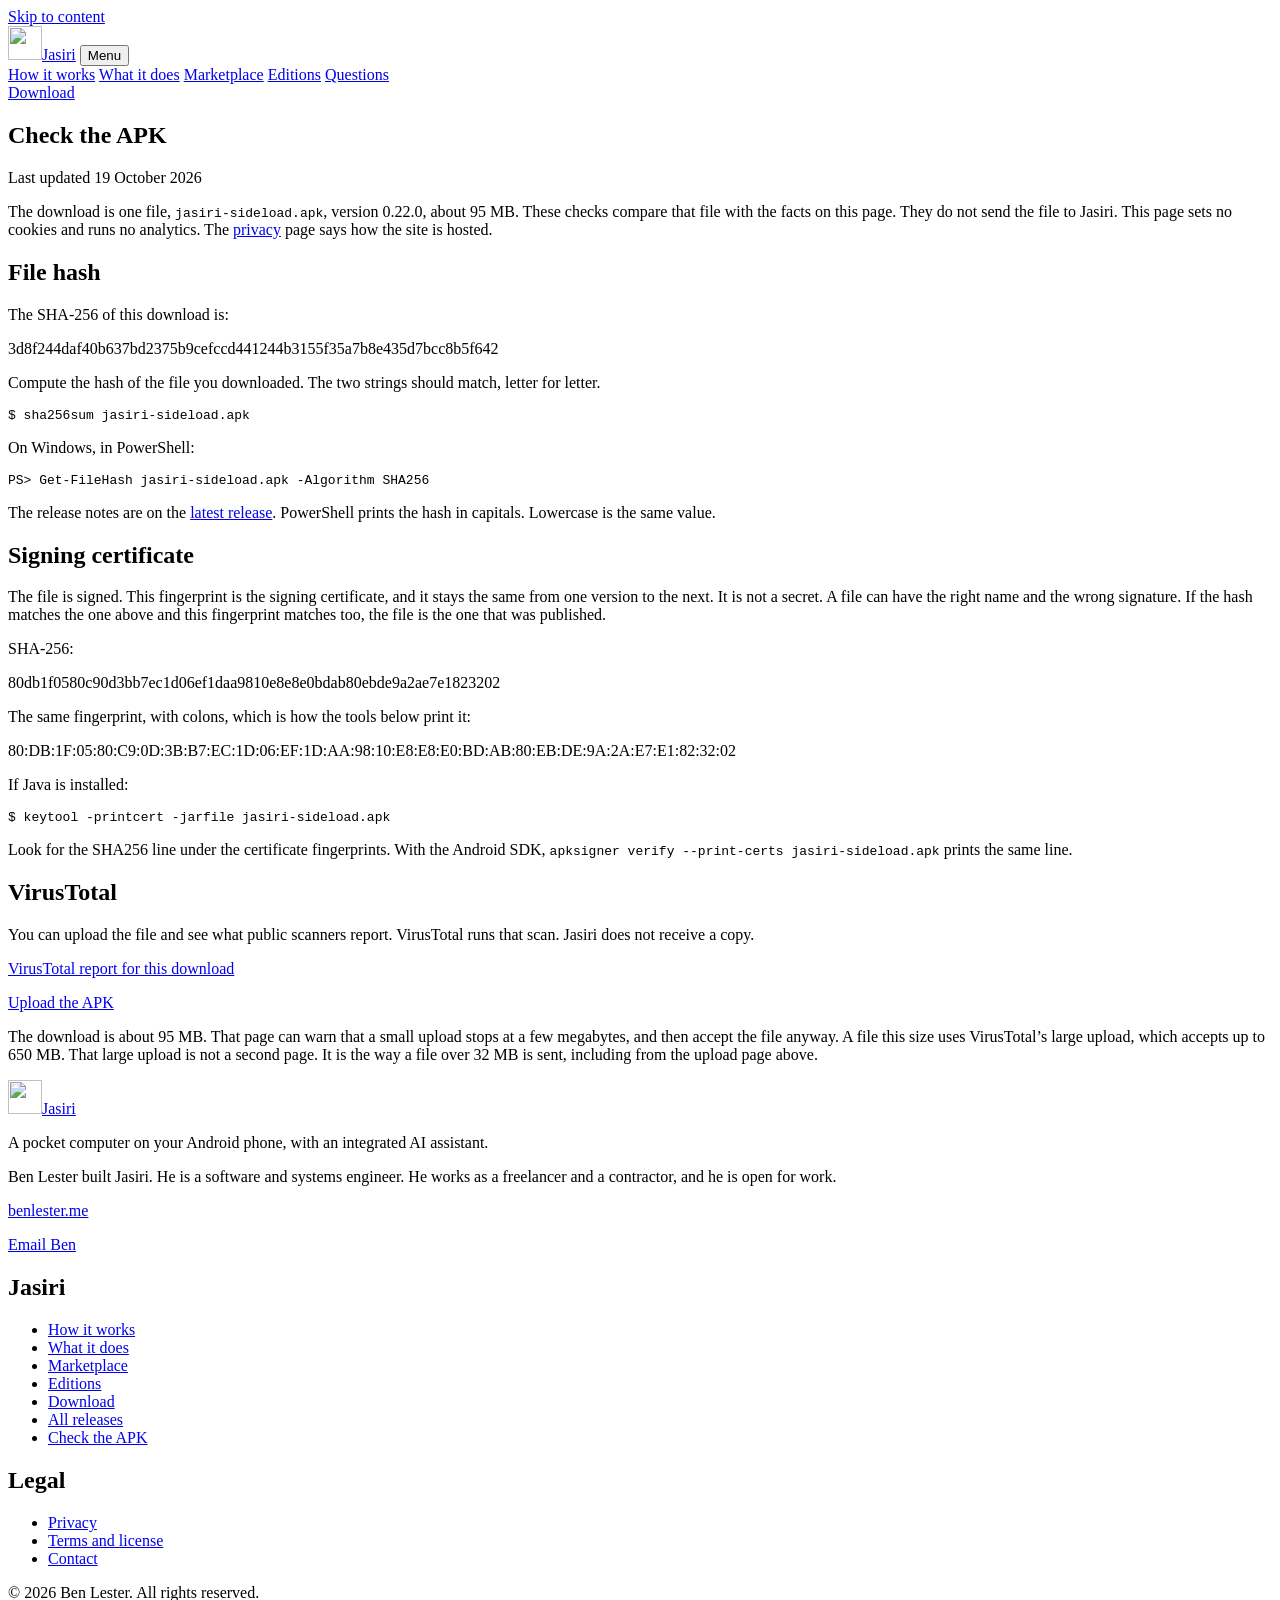
==== check/index.html @ 0190af03 "Publish v0.22.0: version, size and SHA-256, and offer it as the latest build" ====
<!DOCTYPE html>
<html lang="en">
<head>
<meta charset="utf-8">
<meta name="viewport" content="width=device-width, initial-scale=1">
<title>Check the APK | Jasiri for Android</title>
<meta name="description" content="How to check a Jasiri download: the file hash, the signing certificate, and VirusTotal.">
<meta name="theme-color" content="#f6f1e7">
<link rel="canonical" href="https://jasiri.benlester.me/check/">
<link rel="icon" href="/favicon.svg" type="image/svg+xml">
<link rel="apple-touch-icon" href="/apple-touch-icon.png">
<link rel="preload" href="/assets/fonts/bricolage.woff2" as="font" type="font/woff2" crossorigin>
<link rel="preload" href="/assets/fonts/instrument-sans.woff2" as="font" type="font/woff2" crossorigin>
<link rel="stylesheet" href="/assets/styles.css">
<meta property="og:type" content="website">
<meta property="og:site_name" content="Jasiri">
<meta property="og:title" content="Check the APK | Jasiri for Android">
<meta property="og:description" content="How to check a Jasiri download: the file hash, the signing certificate, and VirusTotal.">
<meta property="og:url" content="https://jasiri.benlester.me/check/">
<meta property="og:image" content="https://jasiri.benlester.me/assets/og.png">
<meta property="og:image:width" content="1200">
<meta property="og:image:height" content="630">
<meta property="og:image:alt" content="Jasiri. Put your phone to work.">
<meta name="twitter:card" content="summary_large_image">
<meta name="twitter:title" content="Check the APK | Jasiri for Android">
<meta name="twitter:description" content="How to check a Jasiri download: the file hash, the signing certificate, and VirusTotal.">
<meta name="twitter:image" content="https://jasiri.benlester.me/assets/og.png">
</head>
<body>
<a class="skip" href="#main">Skip to content</a>
<header class="top">
  <div class="wrap">
    <a class="brand" href="/"><img src="/assets/icon.svg" alt="" width="34" height="34">Jasiri</a>
    <button class="menu" type="button" aria-expanded="false" aria-controls="site-nav">Menu</button>
    <nav id="site-nav" aria-label="Main">
      <a href="/#how">How it works</a>
      <a href="/#today">What it does</a>
      <a href="/marketplace/">Marketplace</a>
      <a href="/#editions">Editions</a>
      <a href="/#faq">Questions</a>
    </nav>
    <a class="btn small" href="https://jasiri-dl.benlester.me/jasiri-sideload.apk">Download</a>
  </div>
</header>
<main id="main">
  <section class="page-hero"><div class="wrap"><h1>Check the APK</h1></div></section>
  <div class="wrap"><div class="prose">

<p class="meta">Last updated 19 October 2026</p>
<p>The download is one file, <code>jasiri-sideload.apk</code>, version <span data-release="version">0.22.0</span>, <span data-release="mib">about 95 MB</span>. These checks compare that file with the facts on this page. They do not send the file to Jasiri. This page sets no cookies and runs no analytics. The <a href="/privacy/">privacy</a> page says how the site is hosted.</p>

<h2>File hash</h2>
<p>The SHA-256 of this download is:</p>
<p class="fingerprint" data-release="sha256">3d8f244daf40b637bd2375b9cefccd441244b3155f35a7b8e435d7bcc8b5f642</p>
<p>Compute the hash of the file you downloaded. The two strings should match, letter for letter.</p>

<div class="term" aria-label="Hash the APK on Linux or macOS">
  <header><i></i><i></i><i></i></header>
<pre><span class="p">$</span> sha256sum jasiri-sideload.apk</pre>
</div>

<p>On Windows, in PowerShell:</p>

<div class="term" aria-label="Hash the APK on Windows">
  <header><i></i><i></i><i></i></header>
<pre><span class="p">PS&gt;</span> Get-FileHash jasiri-sideload.apk -Algorithm SHA256</pre>
</div>

<p>The release notes are on the <a href="https://github.com/lester-01/jasiri/releases/latest">latest release</a>. PowerShell prints the hash in capitals. Lowercase is the same value.</p>

<h2>Signing certificate</h2>
<p>The file is signed. This fingerprint is the signing certificate, and it stays the same from one version to the next. It is not a secret. A file can have the right name and the wrong signature. If the hash matches the one above and this fingerprint matches too, the file is the one that was published.</p>
<p>SHA-256:</p>
<p class="fingerprint">80db1f0580c90d3bb7ec1d06ef1daa9810e8e8e0bdab80ebde9a2ae7e1823202</p>
<p>The same fingerprint, with colons, which is how the tools below print it:</p>
<p class="fingerprint">80:DB:1F:05:80:C9:0D:3B:B7:EC:1D:06:EF:1D:AA:98:10:E8:E8:E0:BD:AB:80:EB:DE:9A:2A:E7:E1:82:32:02</p>
<p>If Java is installed:</p>

<div class="term" aria-label="Print the APK signing certificate">
  <header><i></i><i></i><i></i></header>
<pre><span class="p">$</span> keytool -printcert -jarfile jasiri-sideload.apk</pre>
</div>

<p>Look for the SHA256 line under the certificate fingerprints. With the Android SDK, <code>apksigner verify --print-certs jasiri-sideload.apk</code> prints the same line.</p>

<h2>VirusTotal</h2>
<p>You can upload the file and see what public scanners report. VirusTotal runs that scan. Jasiri does not receive a copy.</p>
<p><a data-release="virustotal" href="https://www.virustotal.com/gui/file/3d8f244daf40b637bd2375b9cefccd441244b3155f35a7b8e435d7bcc8b5f642" target="_blank" rel="noopener">VirusTotal report for this download</a></p>
<p><a href="https://www.virustotal.com/gui/home/upload" target="_blank" rel="noopener">Upload the APK</a></p>
<p>The download is <span data-release="mib">about 95 MB</span>. That page can warn that a small upload stops at a few megabytes, and then accept the file anyway. A file this size uses VirusTotal&rsquo;s large upload, which accepts up to 650 MB. That large upload is not a second page. It is the way a file over 32 MB is sent, including from the upload page above.</p>

  </div></div>
</main>
<footer>
  <div class="wrap">
    <div class="cols">
      <div class="promo">
        <a class="brand" href="/"><img src="/assets/icon.svg" alt="" width="34" height="34">Jasiri</a>
        <p>A pocket computer on your Android phone, with an integrated AI assistant.</p>
        <p>Ben Lester built Jasiri. He is a software and systems engineer. He works as a freelancer and a contractor, and he is open for work.</p>
        <p><a class="site" href="https://benlester.me">benlester.me</a></p>
        <p><a class="btn small" href="mailto:contact@benlester.me">Email Ben</a></p>
      </div>
      <div>
        <h2>Jasiri</h2>
        <ul>
          <li><a href="/#how">How it works</a></li>
          <li><a href="/#today">What it does</a></li>
          <li><a href="/marketplace/">Marketplace</a></li>
          <li><a href="/#editions">Editions</a></li>
          <li><a href="https://jasiri-dl.benlester.me/jasiri-sideload.apk">Download</a></li>
          <li><a href="https://github.com/lester-01/jasiri/releases">All releases</a></li>
          <li><a href="/check/">Check the APK</a></li>
        </ul>
      </div>
      <div>
        <h2>Legal</h2>
        <ul>
          <li><a href="/privacy/">Privacy</a></li>
          <li><a href="/terms/">Terms and license</a></li>
          <li><a href="mailto:contact@benlester.me">Contact</a></li>
        </ul>
      </div>
    </div>
    <div class="legal">
      <p>&copy; 2026 Ben Lester. All rights reserved.</p>
    </div>
  </div>
</footer>
<script src="/assets/site.js" defer></script>
</body>
</html>
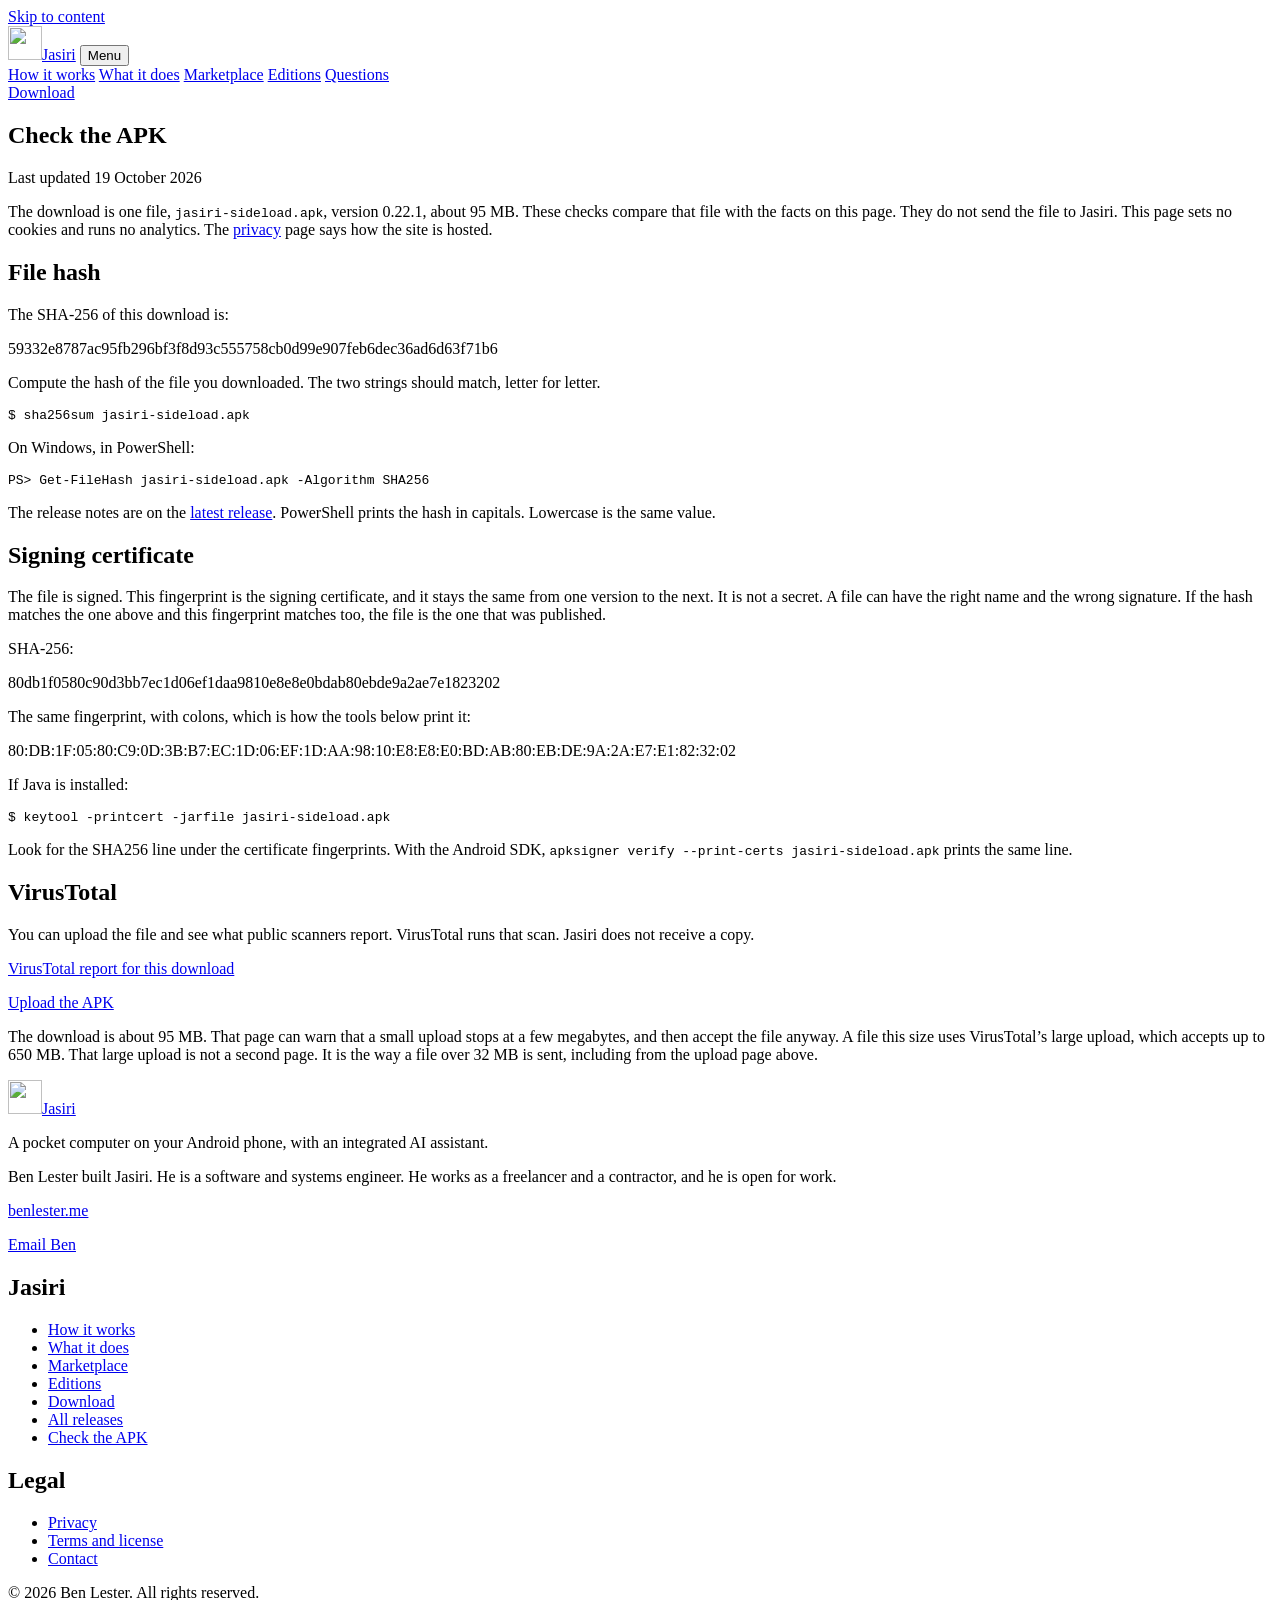
==== commit cfcbca7f: "Publish v0.22.1: version, size and SHA-256, and offer it as the latest build" ====
--- a/check/index.html
+++ b/check/index.html
@@ -47,11 +47,11 @@
   <div class="wrap"><div class="prose">
 
 <p class="meta">Last updated 19 October 2026</p>
-<p>The download is one file, <code>jasiri-sideload.apk</code>, version <span data-release="version">0.22.0</span>, <span data-release="mib">about 95 MB</span>. These checks compare that file with the facts on this page. They do not send the file to Jasiri. This page sets no cookies and runs no analytics. The <a href="/privacy/">privacy</a> page says how the site is hosted.</p>
+<p>The download is one file, <code>jasiri-sideload.apk</code>, version <span data-release="version">0.22.1</span>, <span data-release="mib">about 95 MB</span>. These checks compare that file with the facts on this page. They do not send the file to Jasiri. This page sets no cookies and runs no analytics. The <a href="/privacy/">privacy</a> page says how the site is hosted.</p>
 
 <h2>File hash</h2>
 <p>The SHA-256 of this download is:</p>
-<p class="fingerprint" data-release="sha256">3d8f244daf40b637bd2375b9cefccd441244b3155f35a7b8e435d7bcc8b5f642</p>
+<p class="fingerprint" data-release="sha256">59332e8787ac95fb296bf3f8d93c555758cb0d99e907feb6dec36ad6d63f71b6</p>
 <p>Compute the hash of the file you downloaded. The two strings should match, letter for letter.</p>
 
 <div class="term" aria-label="Hash the APK on Linux or macOS">
@@ -85,7 +85,7 @@
 
 <h2>VirusTotal</h2>
 <p>You can upload the file and see what public scanners report. VirusTotal runs that scan. Jasiri does not receive a copy.</p>
-<p><a data-release="virustotal" href="https://www.virustotal.com/gui/file/3d8f244daf40b637bd2375b9cefccd441244b3155f35a7b8e435d7bcc8b5f642" target="_blank" rel="noopener">VirusTotal report for this download</a></p>
+<p><a data-release="virustotal" href="https://www.virustotal.com/gui/file/59332e8787ac95fb296bf3f8d93c555758cb0d99e907feb6dec36ad6d63f71b6" target="_blank" rel="noopener">VirusTotal report for this download</a></p>
 <p><a href="https://www.virustotal.com/gui/home/upload" target="_blank" rel="noopener">Upload the APK</a></p>
 <p>The download is <span data-release="mib">about 95 MB</span>. That page can warn that a small upload stops at a few megabytes, and then accept the file anyway. A file this size uses VirusTotal&rsquo;s large upload, which accepts up to 650 MB. That large upload is not a second page. It is the way a file over 32 MB is sent, including from the upload page above.</p>
 
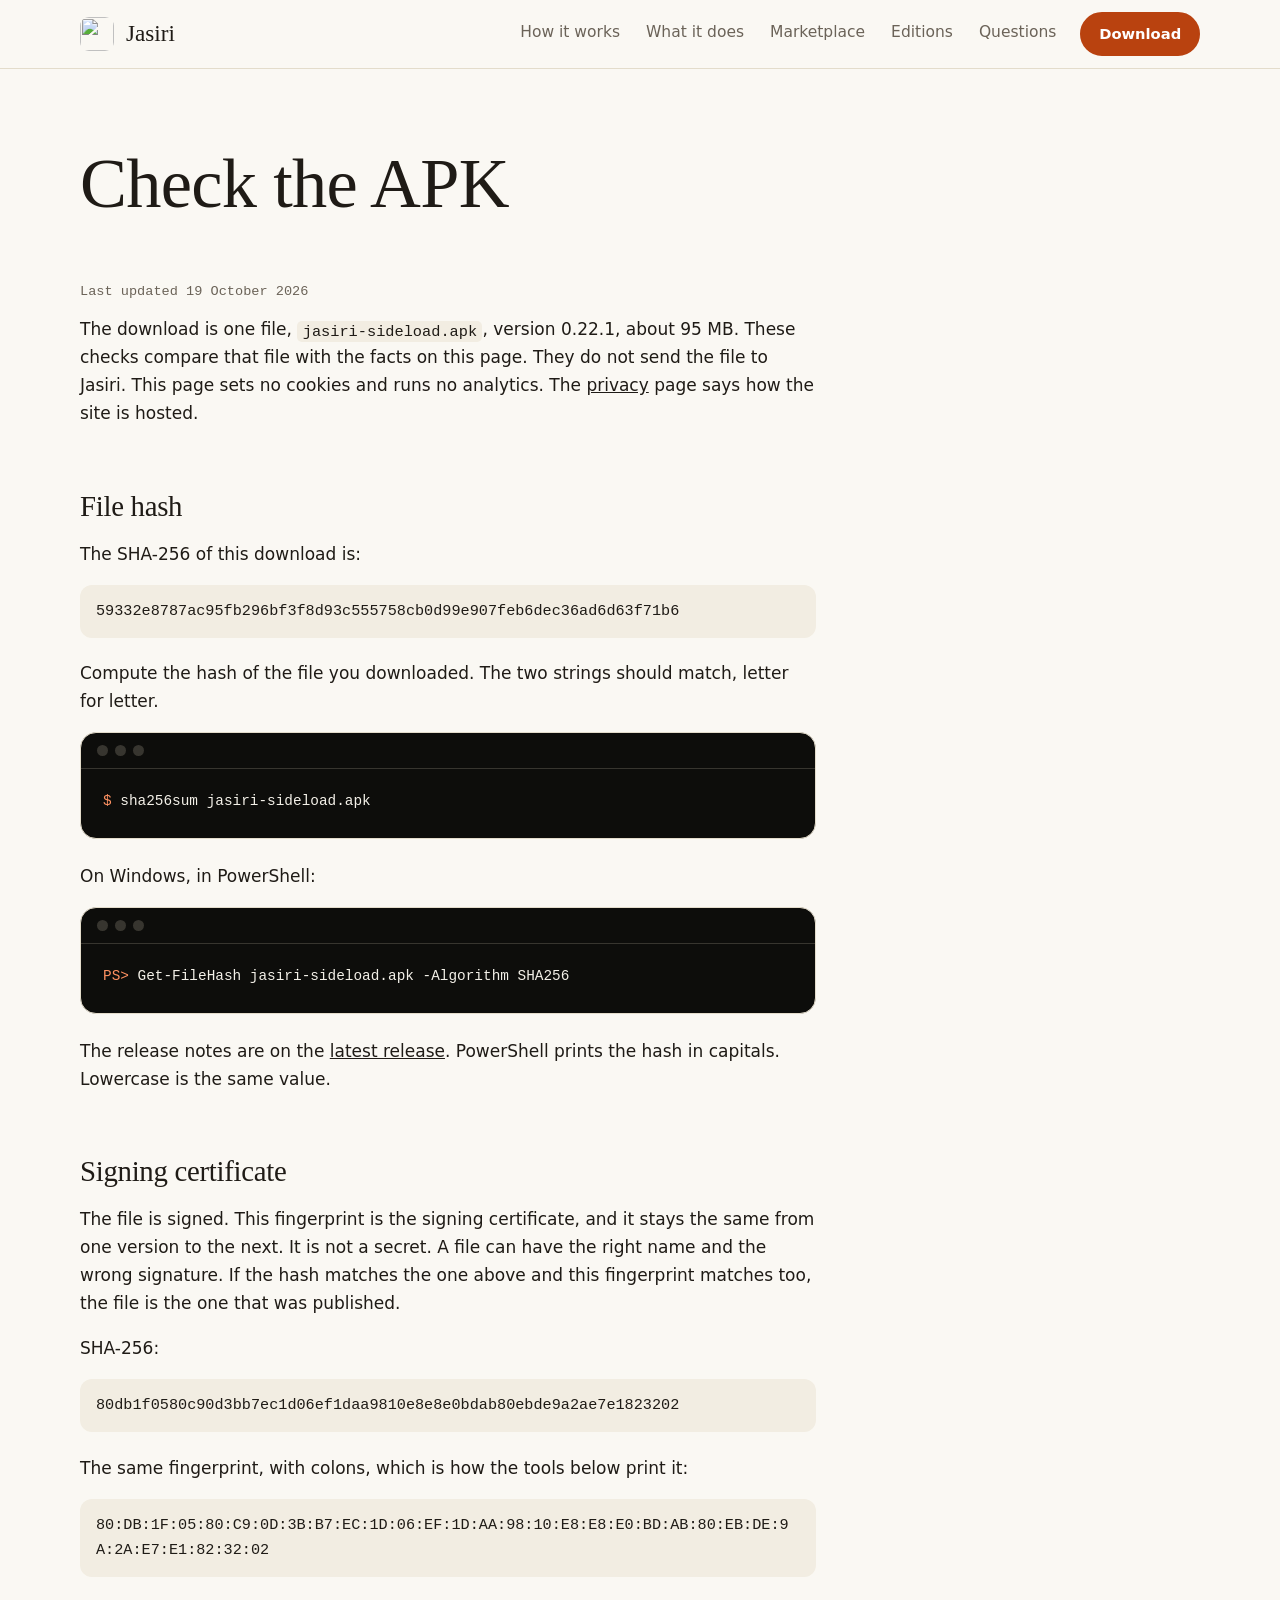
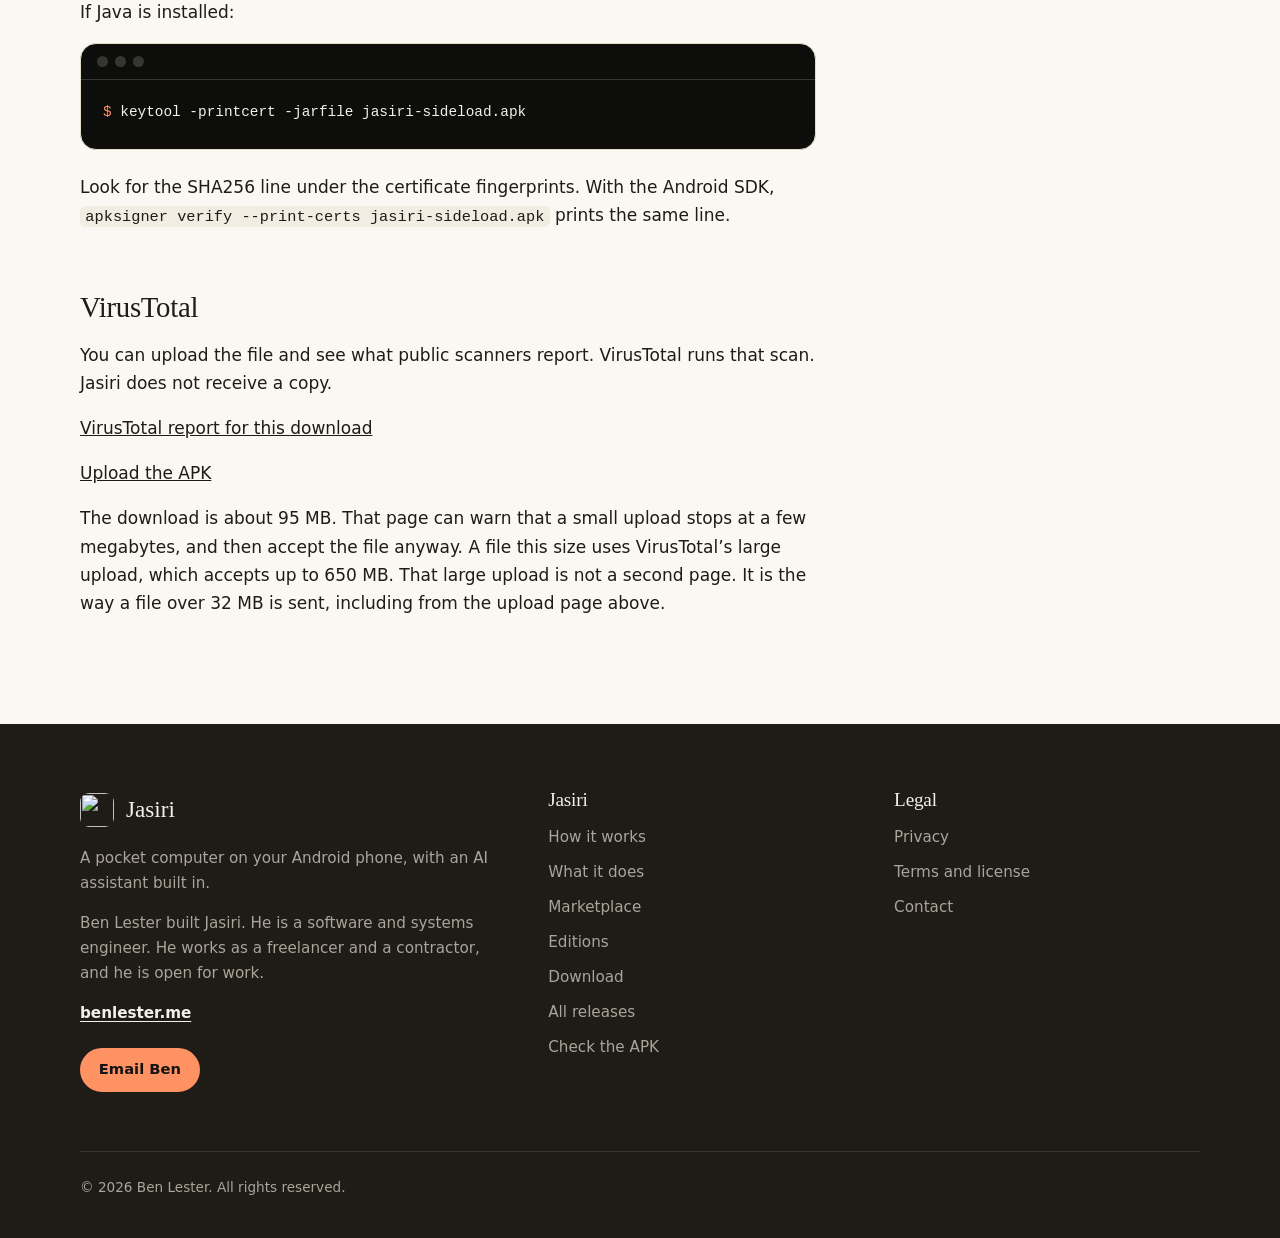
==== commit e60b7329: "Rebuild the home page, align the theme with the app and update the other pages" ====
--- a/check/index.html
+++ b/check/index.html
@@ -5,12 +5,13 @@
 <meta name="viewport" content="width=device-width, initial-scale=1">
 <title>Check the APK | Jasiri for Android</title>
 <meta name="description" content="How to check a Jasiri download: the file hash, the signing certificate, and VirusTotal.">
-<meta name="theme-color" content="#f6f1e7">
+<meta name="theme-color" content="#FAF8F3" media="(prefers-color-scheme: light)">
+<meta name="theme-color" content="#141412" media="(prefers-color-scheme: dark)">
 <link rel="canonical" href="https://jasiri.benlester.me/check/">
 <link rel="icon" href="/favicon.svg" type="image/svg+xml">
 <link rel="apple-touch-icon" href="/apple-touch-icon.png">
-<link rel="preload" href="/assets/fonts/bricolage.woff2" as="font" type="font/woff2" crossorigin>
-<link rel="preload" href="/assets/fonts/instrument-sans.woff2" as="font" type="font/woff2" crossorigin>
+<link rel="preload" href="/assets/fonts/newsreader-500.woff2" as="font" type="font/woff2" crossorigin>
+<link rel="preload" href="/assets/fonts/inter-400.woff2" as="font" type="font/woff2" crossorigin>
 <link rel="stylesheet" href="/assets/styles.css">
 <meta property="og:type" content="website">
 <meta property="og:site_name" content="Jasiri">
@@ -20,7 +21,7 @@
 <meta property="og:image" content="https://jasiri.benlester.me/assets/og.png">
 <meta property="og:image:width" content="1200">
 <meta property="og:image:height" content="630">
-<meta property="og:image:alt" content="Jasiri. Put your phone to work.">
+<meta property="og:image:alt" content="Jasiri. Put your phone to work. The Jasiri chat and its approval question on two phone screens.">
 <meta name="twitter:card" content="summary_large_image">
 <meta name="twitter:title" content="Check the APK | Jasiri for Android">
 <meta name="twitter:description" content="How to check a Jasiri download: the file hash, the signing certificate, and VirusTotal.">
@@ -96,7 +97,7 @@
     <div class="cols">
       <div class="promo">
         <a class="brand" href="/"><img src="/assets/icon.svg" alt="" width="34" height="34">Jasiri</a>
-        <p>A pocket computer on your Android phone, with an integrated AI assistant.</p>
+        <p>A pocket computer on your Android phone, with an AI assistant built in.</p>
         <p>Ben Lester built Jasiri. He is a software and systems engineer. He works as a freelancer and a contractor, and he is open for work.</p>
         <p><a class="site" href="https://benlester.me">benlester.me</a></p>
         <p><a class="btn small" href="mailto:contact@benlester.me">Email Ben</a></p>
--- a/assets/styles.css
+++ b/assets/styles.css
@@ -0,0 +1,273 @@
+@font-face{font-family:"Inter";src:url("/assets/fonts/inter-400.woff2") format("woff2");font-weight:400;font-display:swap}
+@font-face{font-family:"Inter";src:url("/assets/fonts/inter-500.woff2") format("woff2");font-weight:500;font-display:swap}
+@font-face{font-family:"Inter";src:url("/assets/fonts/inter-600.woff2") format("woff2");font-weight:600 700;font-display:swap}
+@font-face{font-family:"Newsreader";src:url("/assets/fonts/newsreader-400.woff2") format("woff2");font-weight:400;font-display:swap}
+@font-face{font-family:"Newsreader";src:url("/assets/fonts/newsreader-500.woff2") format("woff2");font-weight:500 700;font-display:swap}
+@font-face{font-family:"JetBrains Mono";src:url("/assets/fonts/jetbrains-mono.woff2") format("woff2");font-weight:100 800;font-display:swap}
+
+/* Colours are the app's own values. Light first, dark follows the visitor's setting. */
+:root{
+  color-scheme:light dark;
+  --bg:#FAF8F3;
+  --surface:#FFFFFF;
+  --band:#F2EDE2;
+  --ink:#1F1B16;
+  --muted:#6B6358;
+  --line:#E3DCCB;
+  --accent:#B9420F;
+  --accent-hover:#9C360A;
+  --on-accent:#FFFFFF;
+  --ok:#2E7D4F;
+  --foot-bg:#1F1B16;
+  --foot-ink:#F3F0E8;
+  --foot-muted:#A9A59B;
+  --foot-line:#37352F;
+  --radius:20px;
+  --shadow:0 18px 40px -22px rgba(31,27,22,.35);
+  --display:"Newsreader",Georgia,"Times New Roman",serif;
+  --body:"Inter",system-ui,-apple-system,"Segoe UI",Roboto,sans-serif;
+  --mono:"JetBrains Mono",ui-monospace,SFMono-Regular,Menlo,monospace;
+}
+@media (prefers-color-scheme:dark){
+  :root{
+    --bg:#141412;
+    --surface:#1F1E1B;
+    --band:#1A1917;
+    --ink:#F3F0E8;
+    --muted:#A9A59B;
+    --line:#37352F;
+    --accent:#FF9262;
+    --accent-hover:#FFA680;
+    --on-accent:#141412;
+    --ok:#6FCF97;
+    --foot-bg:#0F0F0D;
+    --shadow:0 18px 40px -22px rgba(0,0,0,.8);
+  }
+}
+
+*{box-sizing:border-box}
+html{scroll-behavior:smooth;-webkit-text-size-adjust:100%;scroll-padding-top:84px}
+body{margin:0;background:var(--bg);color:var(--ink);font:400 1.0625rem/1.65 var(--body);-webkit-font-smoothing:antialiased}
+img,svg,video{max-width:100%;display:block}
+img{height:auto}
+a{color:inherit}
+h1,h2,h3{font-family:var(--display);font-weight:500;line-height:1.1;letter-spacing:-.01em;margin:0}
+p{margin:0 0 1em}
+.wrap{width:min(1120px,100% - 40px);margin-inline:auto}
+.skip{position:absolute;left:-999px;top:8px;background:var(--ink);color:var(--bg);padding:.6rem 1rem;border-radius:10px;z-index:100}
+.skip:focus{left:12px}
+:focus-visible{outline:3px solid var(--accent);outline-offset:3px;border-radius:6px}
+
+/* header */
+.top{position:sticky;top:0;z-index:50;background:color-mix(in srgb,var(--bg) 90%,transparent);backdrop-filter:blur(10px);border-bottom:1px solid var(--line)}
+.top .wrap{display:flex;align-items:center;gap:18px;height:68px}
+.brand{display:flex;align-items:center;gap:12px;text-decoration:none;font:500 1.45rem/1 var(--display);min-height:44px}
+.brand img{width:34px;height:34px;border-radius:9px}
+.menu{display:none;align-items:center;min-height:44px;padding:0 1rem;background:transparent;color:var(--ink);border:1.5px solid var(--ink);border-radius:999px;font:600 .92rem/1 var(--body);cursor:pointer}
+.top nav{display:flex;gap:8px 22px;margin-left:auto;font-size:.97rem}
+.top nav a{text-decoration:none;color:var(--muted);min-height:44px;display:inline-flex;align-items:center;padding:0 2px;border-bottom:2px solid transparent}
+.top nav a:hover,.top nav a[aria-current]{color:var(--ink);border-color:var(--accent)}
+.top .btn{margin-left:4px}
+
+/* buttons */
+.btn{display:inline-flex;align-items:center;gap:.6rem;background:var(--accent);color:var(--on-accent);font:600 1rem/1 var(--body);padding:.95rem 1.4rem;min-height:48px;border-radius:999px;text-decoration:none;border:2px solid var(--accent);transition:background .15s ease,border-color .15s ease}
+.btn:hover{background:var(--accent-hover);border-color:var(--accent-hover)}
+.btn.small{padding:.65rem 1.05rem;font-size:.92rem;min-height:44px}
+.btn.ghost{background:transparent;color:var(--ink);border-color:var(--ink)}
+.btn.ghost:hover{background:color-mix(in srgb,var(--ink) 8%,transparent);border-color:var(--ink)}
+.btn svg{width:18px;height:18px}
+
+/* hero */
+.hero{padding:64px 0 88px}
+.hero .wrap{display:grid;grid-template-columns:1.1fr .9fr;gap:56px;align-items:center}
+.hero h1{font-size:clamp(2.9rem,7vw,5.2rem);line-height:1}
+.kicker{font:400 clamp(1.25rem,2.4vw,1.55rem)/1.4 var(--display);margin:22px 0 14px;max-width:26em}
+.lead{font-size:1.1rem;color:var(--muted);max-width:34em}
+.cta{display:flex;flex-wrap:wrap;gap:14px;margin:28px 0 18px}
+.fine{font-size:.92rem;color:var(--muted);margin:0 0 .6em}
+.dot{display:inline-block;width:9px;height:9px;border-radius:50%;background:var(--ok);margin-right:.5rem;vertical-align:middle}
+.narrow{max-width:46rem}
+code{font:500 .9em var(--mono)}
+.band code,.prose code{background:var(--bg);padding:.1em .35em;border-radius:5px}
+
+/* screenshots */
+.shot{border:1px solid var(--line);border-radius:26px;overflow:hidden;background:var(--surface);box-shadow:var(--shadow)}
+.shot img,.shot video{width:100%;height:auto}
+.shot.sm{max-width:240px}
+.shot.md{max-width:280px}
+.shot.lg{max-width:340px}
+.hero-media{width:min(300px,100%);margin-inline:auto}
+.vwrap{position:relative;aspect-ratio:9/20;overflow:hidden}
+.vwrap picture,.vwrap img{position:absolute;inset:0;width:100%;height:100%}
+.vwrap video{position:absolute;inset:0;width:100%;height:100%;object-fit:cover;opacity:0;transition:opacity .4s}
+.vwrap video.on{opacity:1}
+.vbtn{position:absolute;right:12px;bottom:12px;z-index:2;display:inline-flex;align-items:center;gap:.5rem;min-height:44px;padding:0 1rem;border:0;border-radius:999px;background:var(--ink);color:var(--bg);font:600 .9rem/1 var(--body);cursor:pointer;box-shadow:0 4px 14px rgba(0,0,0,.35)}
+.vbtn:hover{background:var(--accent);color:var(--on-accent)}
+.vbtn svg{width:14px;height:14px;fill:currentColor}
+.vbtn[hidden]{display:none}
+.vnote{margin:14px 0 0;font-size:.9rem;color:var(--muted);text-align:center}
+
+/* sections */
+section{padding:92px 0}
+.band{background:var(--band)}
+.sec-head{max-width:46rem;margin-bottom:44px}
+.sec-head h2{font-size:clamp(2rem,4.4vw,3.1rem)}
+.sec-head p{font-size:1.15rem;color:var(--muted);margin-top:16px}
+h3{font-size:1.5rem}
+.item p,.wcard p,.tcard p{color:var(--muted);margin:.5em 0 0}
+.trio{display:grid;grid-template-columns:repeat(3,1fr);gap:40px}
+.trio .item{display:flex;flex-direction:column;gap:20px;align-items:flex-start}
+.trio h3{font-size:1.7rem}
+.trio p{margin:.4em 0 0}
+
+/* use cases */
+.cases{display:grid;grid-template-columns:1fr 1fr;gap:28px}
+.wcard{display:grid;grid-template-columns:150px 1fr;gap:24px;align-items:start;background:var(--surface);border:1px solid var(--line);border-radius:var(--radius);padding:22px}
+.wcard .shot{box-shadow:none;border-radius:18px}
+.wcard h3{font-size:1.4rem}
+.wcard.wide{grid-column:1/-1}
+.tcard{background:var(--surface);border:1px solid var(--line);border-radius:var(--radius);padding:26px}
+.tcard h3{font-size:1.4rem}
+.split{display:grid;grid-template-columns:1.1fr .9fr;gap:56px;align-items:center}
+.split.rev{grid-template-columns:.9fr 1.1fr}
+.split .shot{justify-self:center}
+.split h3{font-size:1.5rem;margin-bottom:.4em}
+.split p{color:var(--muted)}
+.straight{margin-top:28px;padding:20px 24px;border-left:4px solid var(--accent);background:var(--band);border-radius:0 14px 14px 0}
+.straight h3{font-size:1.25rem;margin-bottom:.35em}
+.straight p{margin:0;color:var(--ink)}
+.band .straight{background:var(--bg)}
+
+/* control */
+.gate{display:grid;grid-template-columns:.8fr 1.2fr;gap:56px;align-items:center;background:var(--surface);border:1px solid var(--line);border-radius:28px;padding:40px;margin-bottom:28px}
+.gate .shot{justify-self:center;box-shadow:var(--shadow)}
+.gate h3{font-size:clamp(1.9rem,3.6vw,2.7rem);line-height:1.08;margin-bottom:.5em}
+.gate p{font-size:1.12rem;color:var(--muted)}
+.gate p strong{color:var(--ink)}
+.ctrl{display:grid;grid-template-columns:1fr 1fr;gap:28px}
+
+/* how it works */
+.steps{display:grid;grid-template-columns:repeat(3,1fr);gap:36px;padding:0;margin:0 0 56px;list-style:none}
+.steps li{border-top:3px solid var(--ink);padding-top:16px}
+.steps p{color:var(--muted);margin:.5em 0 0}
+.terminal-note{display:grid;grid-template-columns:1fr 1fr;gap:56px;align-items:center}
+.terminal-note h3{font-size:1.7rem;margin-bottom:12px}
+.terminal-note p{color:var(--muted);margin:0}
+.term{background:#0D0D0B;border:1px solid var(--line);border-radius:16px;overflow:hidden;font:500 .9rem/1.7 var(--mono);color:#F3F0E8}
+.term header{display:flex;gap:7px;padding:12px 16px;border-bottom:1px solid #37352F}
+.term header i{width:11px;height:11px;border-radius:50%;background:#37352F}
+.term pre{margin:0;padding:20px 22px 24px;white-space:pre-wrap;overflow-x:auto}
+.term .p{color:#FF9262}
+.term .c{color:#A9A59B}
+
+/* editions, install */
+.install{display:grid;grid-template-columns:repeat(3,1fr);gap:28px;list-style:none;padding:0;margin:0}
+.install li{padding-top:16px;border-top:3px solid var(--ink)}
+.install h3{font-size:1.4rem;margin-bottom:8px}
+.install p{color:var(--muted);margin:0}
+.after{margin-top:28px;color:var(--muted)}
+.dl-box{margin-top:36px;display:flex;flex-wrap:wrap;gap:18px 28px;align-items:center;padding:24px 28px;background:var(--band);border-radius:var(--radius)}
+.dl-box code{font:500 .8rem/1.5 var(--mono);word-break:break-all;color:var(--muted);background:none;padding:0}
+
+/* coming */
+.soon{display:grid;grid-template-columns:repeat(3,1fr);gap:28px;list-style:none;padding:0;margin:0 0 36px}
+.soon li{padding-top:16px;border-top:1px solid var(--line)}
+.soon h3{font-size:1.35rem}
+.soon p{color:var(--muted);margin:.5em 0 0}
+
+/* cards (marketplace) */
+.grid{display:grid;grid-template-columns:repeat(3,1fr);gap:20px}
+.card{background:var(--surface);border:1px solid var(--line);border-radius:var(--radius);padding:26px 26px 28px;display:flex;flex-direction:column;gap:10px}
+.card h3{font-size:1.4rem;line-height:1.15}
+.card p{margin:0;color:var(--muted);font-size:1rem}
+.chip{display:inline-flex;align-items:center;align-self:flex-start;gap:.45rem;font:600 .85rem/1 var(--body);padding:.4rem .7rem;border-radius:99px;border:1.5px solid var(--ink);margin-bottom:6px}
+.chip.live{background:var(--ink);color:var(--bg)}
+.chip.live::before{content:"";width:7px;height:7px;border-radius:50%;background:var(--ok)}
+.chip.soon{color:var(--accent);border-color:var(--accent)}
+.chip.idea{border-style:dashed;color:var(--muted);border-color:var(--muted)}
+
+/* faq */
+.faq{max-width:50rem}
+details{border-top:1px solid var(--line)}
+details:last-child{border-bottom:1px solid var(--line)}
+summary{cursor:pointer;list-style:none;padding:20px 44px 20px 0;font:500 1.3rem/1.3 var(--display);position:relative}
+summary::-webkit-details-marker{display:none}
+summary::after{content:"+";position:absolute;right:4px;top:16px;font:500 1.7rem/1 var(--mono);color:var(--accent);transition:transform .2s}
+details[open] summary::after{transform:rotate(45deg)}
+details p{padding:0 40px 22px 0;margin:0;color:var(--muted)}
+
+/* share */
+.share{display:flex;flex-wrap:wrap;gap:10px;align-items:center}
+.share span{font:600 .85rem/1 var(--body);color:var(--muted);margin-right:6px}
+.share a,.share button{font:500 .92rem/1 var(--body);color:var(--ink);background:transparent;border:1.5px solid var(--line);border-radius:99px;min-height:44px;padding:.6rem .95rem;text-decoration:none;cursor:pointer;display:inline-flex;align-items:center}
+.share-row{padding:0 0 80px}
+.catalog-section{padding-top:8px}
+.share a:hover,.share button:hover{border-color:var(--ink)}
+
+/* footer */
+footer{background:var(--foot-bg);color:var(--foot-ink);padding:64px 0 40px}
+footer :focus-visible{outline-color:#FF9262}
+footer .cols{display:grid;grid-template-columns:1.4fr 1fr 1fr;gap:40px}
+footer .brand{color:var(--foot-ink);margin-bottom:14px}
+footer p,footer li{color:var(--foot-muted);font-size:.95rem}
+footer ul{list-style:none;padding:0;margin:0;display:grid;gap:10px}
+footer h2{margin:0 0 14px;font:500 1.2rem/1.2 var(--display);color:var(--foot-ink)}
+footer a{text-decoration:none}
+footer a:hover{color:var(--foot-ink);text-decoration:underline}
+footer .promo .site{color:var(--foot-ink);font-weight:600;text-decoration:underline;text-underline-offset:3px}
+footer .promo .btn{margin-top:6px}
+footer .btn{background:#FF9262;border-color:#FF9262;color:#141412}
+footer .btn:hover{background:#FFA680;border-color:#FFA680;color:#141412;text-decoration:none}
+footer .legal{margin-top:44px;padding-top:24px;border-top:1px solid var(--foot-line);display:flex;flex-wrap:wrap;gap:8px 24px;justify-content:space-between}
+footer .legal p{margin:0;font-size:.85rem}
+
+/* inner pages */
+.page-hero{padding:76px 0 40px}
+.page-hero h1{font-size:clamp(2.6rem,6vw,4.4rem)}
+.page-hero p{font-size:1.2rem;color:var(--muted);max-width:38em;margin-top:20px}
+.notice{border:1.5px solid var(--accent);border-radius:14px;padding:16px 20px;margin-top:28px;font-size:1rem;max-width:44rem}
+.group{margin-top:56px}
+.group h2{font-size:1.9rem;margin-bottom:22px}
+.prose{max-width:46rem;padding:20px 0 90px}
+.prose h2{font-size:1.8rem;margin:2.2em 0 .6em}
+.prose h3{font-size:1.3rem;margin:1.6em 0 .4em}
+.prose li{margin-bottom:.4em}
+.prose .meta{font:500 .85rem/1.4 var(--mono);color:var(--muted)}
+.prose table{border-collapse:collapse;width:100%;font-size:.95rem;margin:1em 0}
+.prose th,.prose td{border-bottom:1px solid var(--line);padding:10px 12px 10px 0;text-align:left;vertical-align:top}
+.prose th{font:600 .95rem/1.3 var(--body);color:var(--ink)}
+.prose code{font:500 .9em var(--mono);background:var(--band);padding:.1em .35em;border-radius:5px}
+.prose .term{margin:1.2em 0 1.6em}
+.prose .fingerprint{font:500 .95rem/1.65 var(--mono);background:var(--band);border-radius:12px;padding:14px 16px;word-break:break-all;margin:1em 0 1.4em}
+
+@media (max-width:960px){
+  .hero .wrap,.split,.split.rev,.gate,.terminal-note{grid-template-columns:1fr}
+  .hero{padding-top:36px}
+  .hero-media{order:2}
+  .trio,.steps,.install,.soon,.grid,.cases,.ctrl{grid-template-columns:1fr}
+  .gate{padding:28px 22px;gap:32px}
+  footer .cols{grid-template-columns:1fr}
+  .menu{display:inline-flex;margin-left:auto;order:2}
+  .top .brand{order:1}
+  .top .btn{order:3;margin-left:8px}
+  .top .wrap{height:auto;min-height:68px;flex-wrap:wrap;padding-top:12px;padding-bottom:12px}
+  .top nav{display:none;order:4;flex-basis:100%;flex-direction:column;margin:4px 0 0;gap:0;padding-top:8px;border-top:1px solid var(--line)}
+  .top nav.is-open{display:flex}
+  section{padding:64px 0}
+}
+@media (max-width:560px){
+  .cta .btn{width:100%;justify-content:center}
+  .wcard{grid-template-columns:1fr;padding:20px}
+  .wcard .shot{max-width:200px}
+  .top .btn.small{padding:.55rem .85rem}
+  .brand{font-size:1.3rem}
+  details p{padding-right:0}
+}
+@media (max-width:380px){
+  .top .wrap{gap:10px}
+  .menu{padding:0 .8rem}
+}
+@media (prefers-reduced-motion:reduce){
+  html{scroll-behavior:auto}
+  .btn,.vwrap video,summary::after{transition:none}
+}
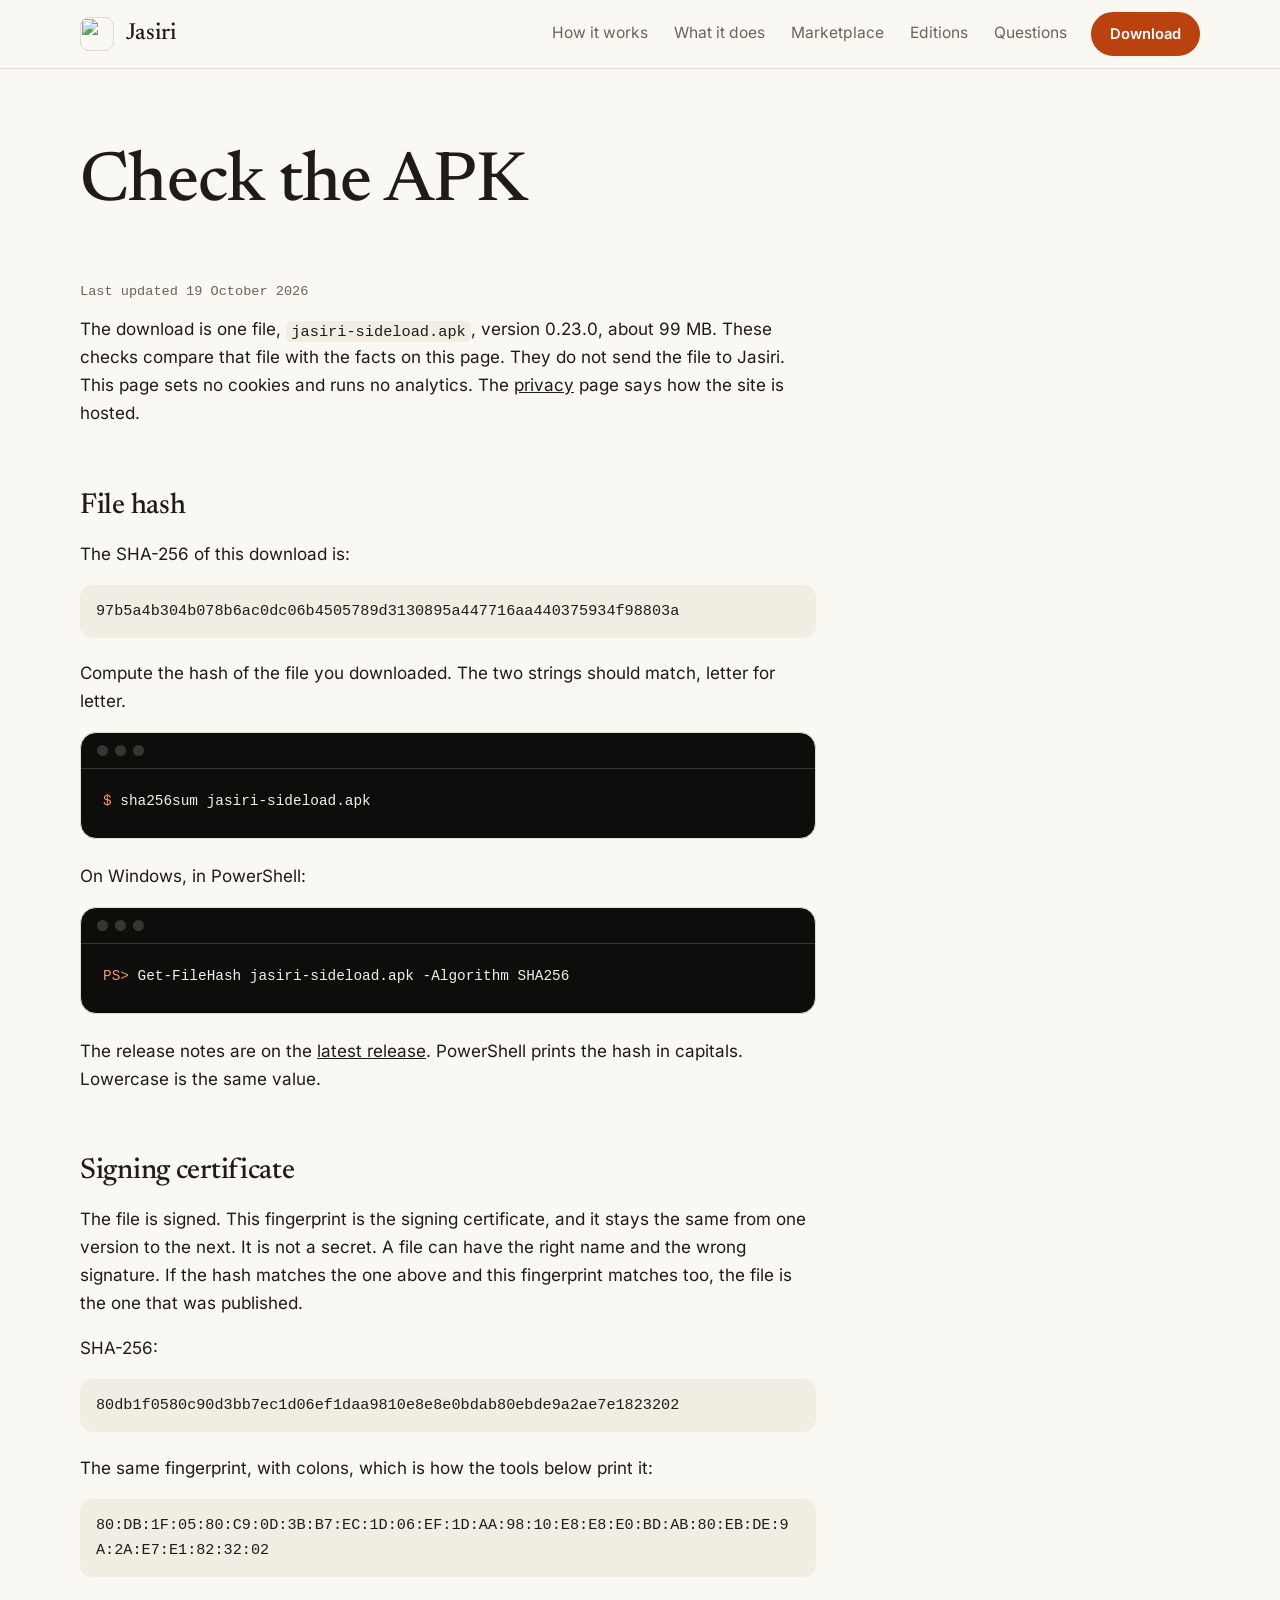
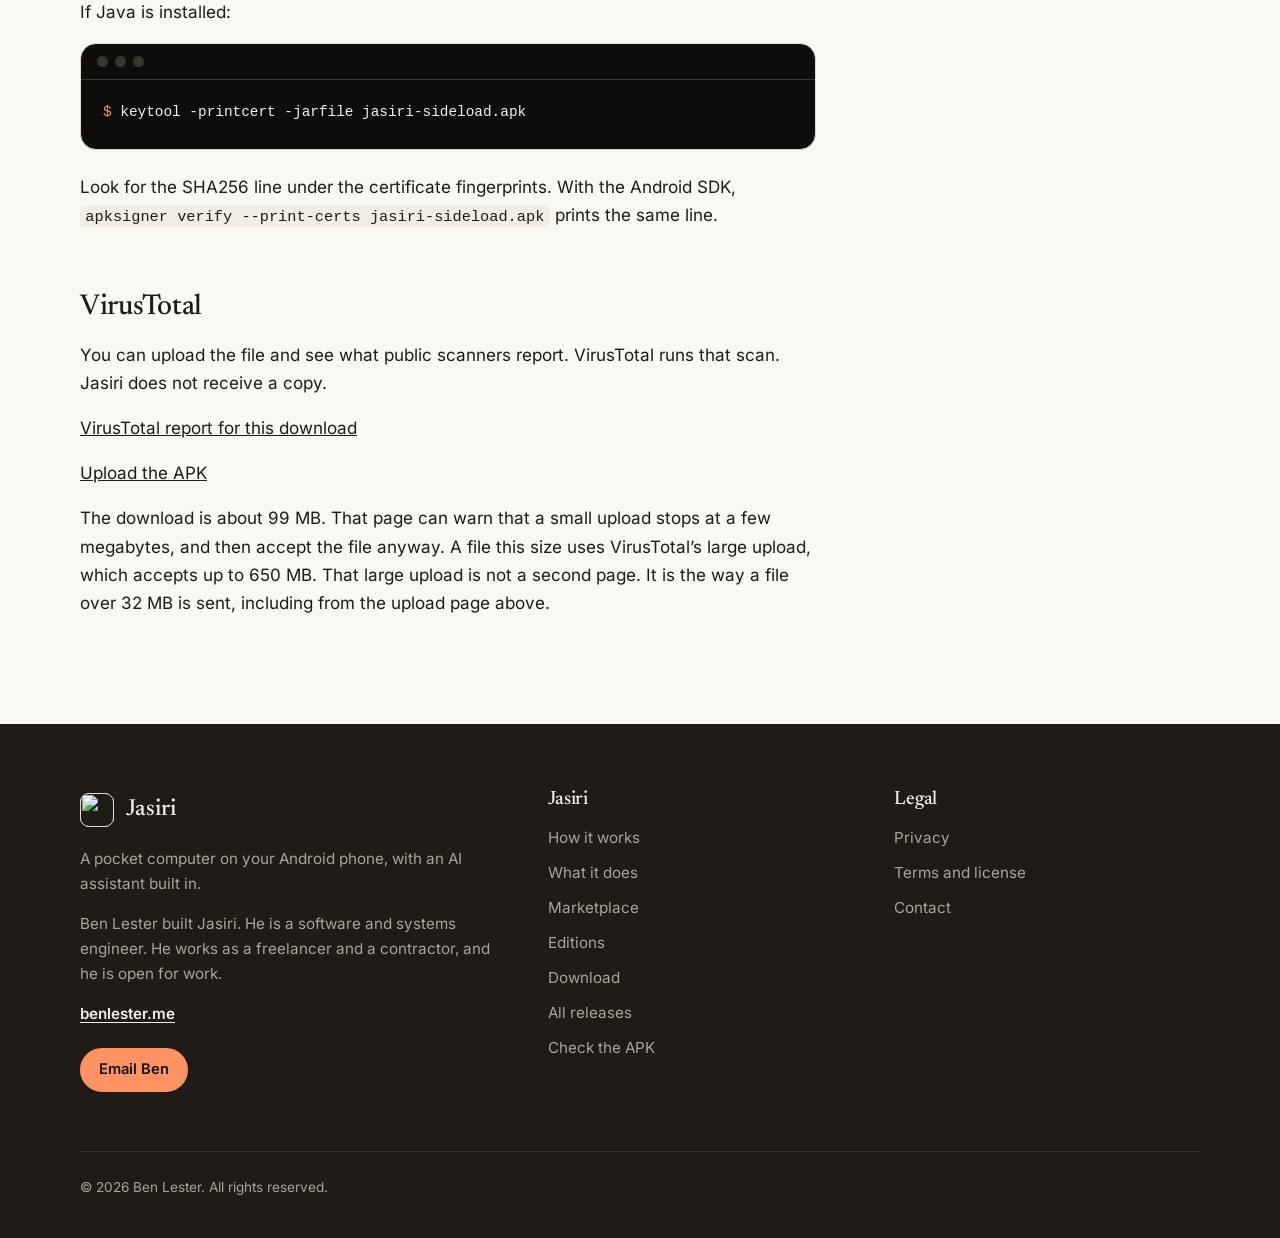
==== commit 9baddaf9: "Publish v0.23.0: new drawer and tools screenshots, privacy page for crash reports and usage numbers," ====
--- a/check/index.html
+++ b/check/index.html
@@ -48,11 +48,11 @@
   <div class="wrap"><div class="prose">
 
 <p class="meta">Last updated 19 October 2026</p>
-<p>The download is one file, <code>jasiri-sideload.apk</code>, version <span data-release="version">0.22.1</span>, <span data-release="mib">about 95 MB</span>. These checks compare that file with the facts on this page. They do not send the file to Jasiri. This page sets no cookies and runs no analytics. The <a href="/privacy/">privacy</a> page says how the site is hosted.</p>
+<p>The download is one file, <code>jasiri-sideload.apk</code>, version <span data-release="version">0.23.0</span>, <span data-release="mib">about 99 MB</span>. These checks compare that file with the facts on this page. They do not send the file to Jasiri. This page sets no cookies and runs no analytics. The <a href="/privacy/">privacy</a> page says how the site is hosted.</p>
 
 <h2>File hash</h2>
 <p>The SHA-256 of this download is:</p>
-<p class="fingerprint" data-release="sha256">59332e8787ac95fb296bf3f8d93c555758cb0d99e907feb6dec36ad6d63f71b6</p>
+<p class="fingerprint" data-release="sha256">97b5a4b304b078b6ac0dc06b4505789d3130895a447716aa440375934f98803a</p>
 <p>Compute the hash of the file you downloaded. The two strings should match, letter for letter.</p>
 
 <div class="term" aria-label="Hash the APK on Linux or macOS">
@@ -86,9 +86,9 @@
 
 <h2>VirusTotal</h2>
 <p>You can upload the file and see what public scanners report. VirusTotal runs that scan. Jasiri does not receive a copy.</p>
-<p><a data-release="virustotal" href="https://www.virustotal.com/gui/file/59332e8787ac95fb296bf3f8d93c555758cb0d99e907feb6dec36ad6d63f71b6" target="_blank" rel="noopener">VirusTotal report for this download</a></p>
+<p><a data-release="virustotal" href="https://www.virustotal.com/gui/file/97b5a4b304b078b6ac0dc06b4505789d3130895a447716aa440375934f98803a" target="_blank" rel="noopener">VirusTotal report for this download</a></p>
 <p><a href="https://www.virustotal.com/gui/home/upload" target="_blank" rel="noopener">Upload the APK</a></p>
-<p>The download is <span data-release="mib">about 95 MB</span>. That page can warn that a small upload stops at a few megabytes, and then accept the file anyway. A file this size uses VirusTotal&rsquo;s large upload, which accepts up to 650 MB. That large upload is not a second page. It is the way a file over 32 MB is sent, including from the upload page above.</p>
+<p>The download is <span data-release="mib">about 99 MB</span>. That page can warn that a small upload stops at a few megabytes, and then accept the file anyway. A file this size uses VirusTotal&rsquo;s large upload, which accepts up to 650 MB. That large upload is not a second page. It is the way a file over 32 MB is sent, including from the upload page above.</p>
 
   </div></div>
 </main>
--- a/assets/styles.css
+++ b/assets/styles.css
@@ -62,7 +62,7 @@
 .top{position:sticky;top:0;z-index:50;background:color-mix(in srgb,var(--bg) 90%,transparent);backdrop-filter:blur(10px);border-bottom:1px solid var(--line)}
 .top .wrap{display:flex;align-items:center;gap:18px;height:68px}
 .brand{display:flex;align-items:center;gap:12px;text-decoration:none;font:500 1.45rem/1 var(--display);min-height:44px}
-.brand img{width:34px;height:34px;border-radius:9px}
+.brand img{width:34px;height:34px;border-radius:9px;outline:1px solid var(--line);outline-offset:-1px}
 .menu{display:none;align-items:center;min-height:44px;padding:0 1rem;background:transparent;color:var(--ink);border:1.5px solid var(--ink);border-radius:999px;font:600 .92rem/1 var(--body);cursor:pointer}
 .top nav{display:flex;gap:8px 22px;margin-left:auto;font-size:.97rem}
 .top nav a{text-decoration:none;color:var(--muted);min-height:44px;display:inline-flex;align-items:center;padding:0 2px;border-bottom:2px solid transparent}
@@ -86,7 +86,7 @@
 .cta{display:flex;flex-wrap:wrap;gap:14px;margin:28px 0 18px}
 .fine{font-size:.92rem;color:var(--muted);margin:0 0 .6em}
 .dot{display:inline-block;width:9px;height:9px;border-radius:50%;background:var(--ok);margin-right:.5rem;vertical-align:middle}
-.narrow{max-width:46rem}
+.narrow{max-width:none}
 code{font:500 .9em var(--mono)}
 .band code,.prose code{background:var(--bg);padding:.1em .35em;border-radius:5px}
 
@@ -101,8 +101,8 @@
 .vwrap picture,.vwrap img{position:absolute;inset:0;width:100%;height:100%}
 .vwrap video{position:absolute;inset:0;width:100%;height:100%;object-fit:cover;opacity:0;transition:opacity .4s}
 .vwrap video.on{opacity:1}
-.vbtn{position:absolute;right:12px;bottom:12px;z-index:2;display:inline-flex;align-items:center;gap:.5rem;min-height:44px;padding:0 1rem;border:0;border-radius:999px;background:var(--ink);color:var(--bg);font:600 .9rem/1 var(--body);cursor:pointer;box-shadow:0 4px 14px rgba(0,0,0,.35)}
-.vbtn:hover{background:var(--accent);color:var(--on-accent)}
+.vbtn{display:flex;align-items:center;gap:.5rem;min-height:44px;margin:16px auto 0;padding:0 1.1rem;border:1.5px solid var(--ink);border-radius:999px;background:transparent;color:var(--ink);font:600 .9rem/1 var(--body);cursor:pointer}
+.vbtn:hover{background:color-mix(in srgb,var(--ink) 8%,transparent)}
 .vbtn svg{width:14px;height:14px;fill:currentColor}
 .vbtn[hidden]{display:none}
 .vnote{margin:14px 0 0;font-size:.9rem;color:var(--muted);text-align:center}
@@ -122,10 +122,10 @@
 
 /* use cases */
 .cases{display:grid;grid-template-columns:1fr 1fr;gap:28px}
-.wcard{display:grid;grid-template-columns:150px 1fr;gap:24px;align-items:start;background:var(--surface);border:1px solid var(--line);border-radius:var(--radius);padding:22px}
+.wcard{display:grid;grid-template-columns:190px 1fr;gap:24px;align-items:start;background:var(--surface);border:1px solid var(--line);border-radius:var(--radius);padding:22px}
 .wcard .shot{box-shadow:none;border-radius:18px}
 .wcard h3{font-size:1.4rem}
-.wcard.wide{grid-column:1/-1}
+.wcard.wide{grid-column:1/-1;align-items:center}
 .tcard{background:var(--surface);border:1px solid var(--line);border-radius:var(--radius);padding:26px}
 .tcard h3{font-size:1.4rem}
 .split{display:grid;grid-template-columns:1.1fr .9fr;gap:56px;align-items:center}
@@ -167,6 +167,7 @@
 .install p{color:var(--muted);margin:0}
 .after{margin-top:28px;color:var(--muted)}
 .dl-box{margin-top:36px;display:flex;flex-wrap:wrap;gap:18px 28px;align-items:center;padding:24px 28px;background:var(--band);border-radius:var(--radius)}
+.band .dl-box{background:var(--bg)}
 .dl-box code{font:500 .8rem/1.5 var(--mono);word-break:break-all;color:var(--muted);background:none;padding:0}
 
 /* coming */
@@ -271,3 +272,7 @@
   html{scroll-behavior:auto}
   .btn,.vwrap video,summary::after{transition:none}
 }
+
+.open-note{max-width:70ch;margin:28px 0 0;color:var(--fg)}
+.open-note strong{font-family:var(--display)}
+.gate .h3-sub{margin-top:1.2em}
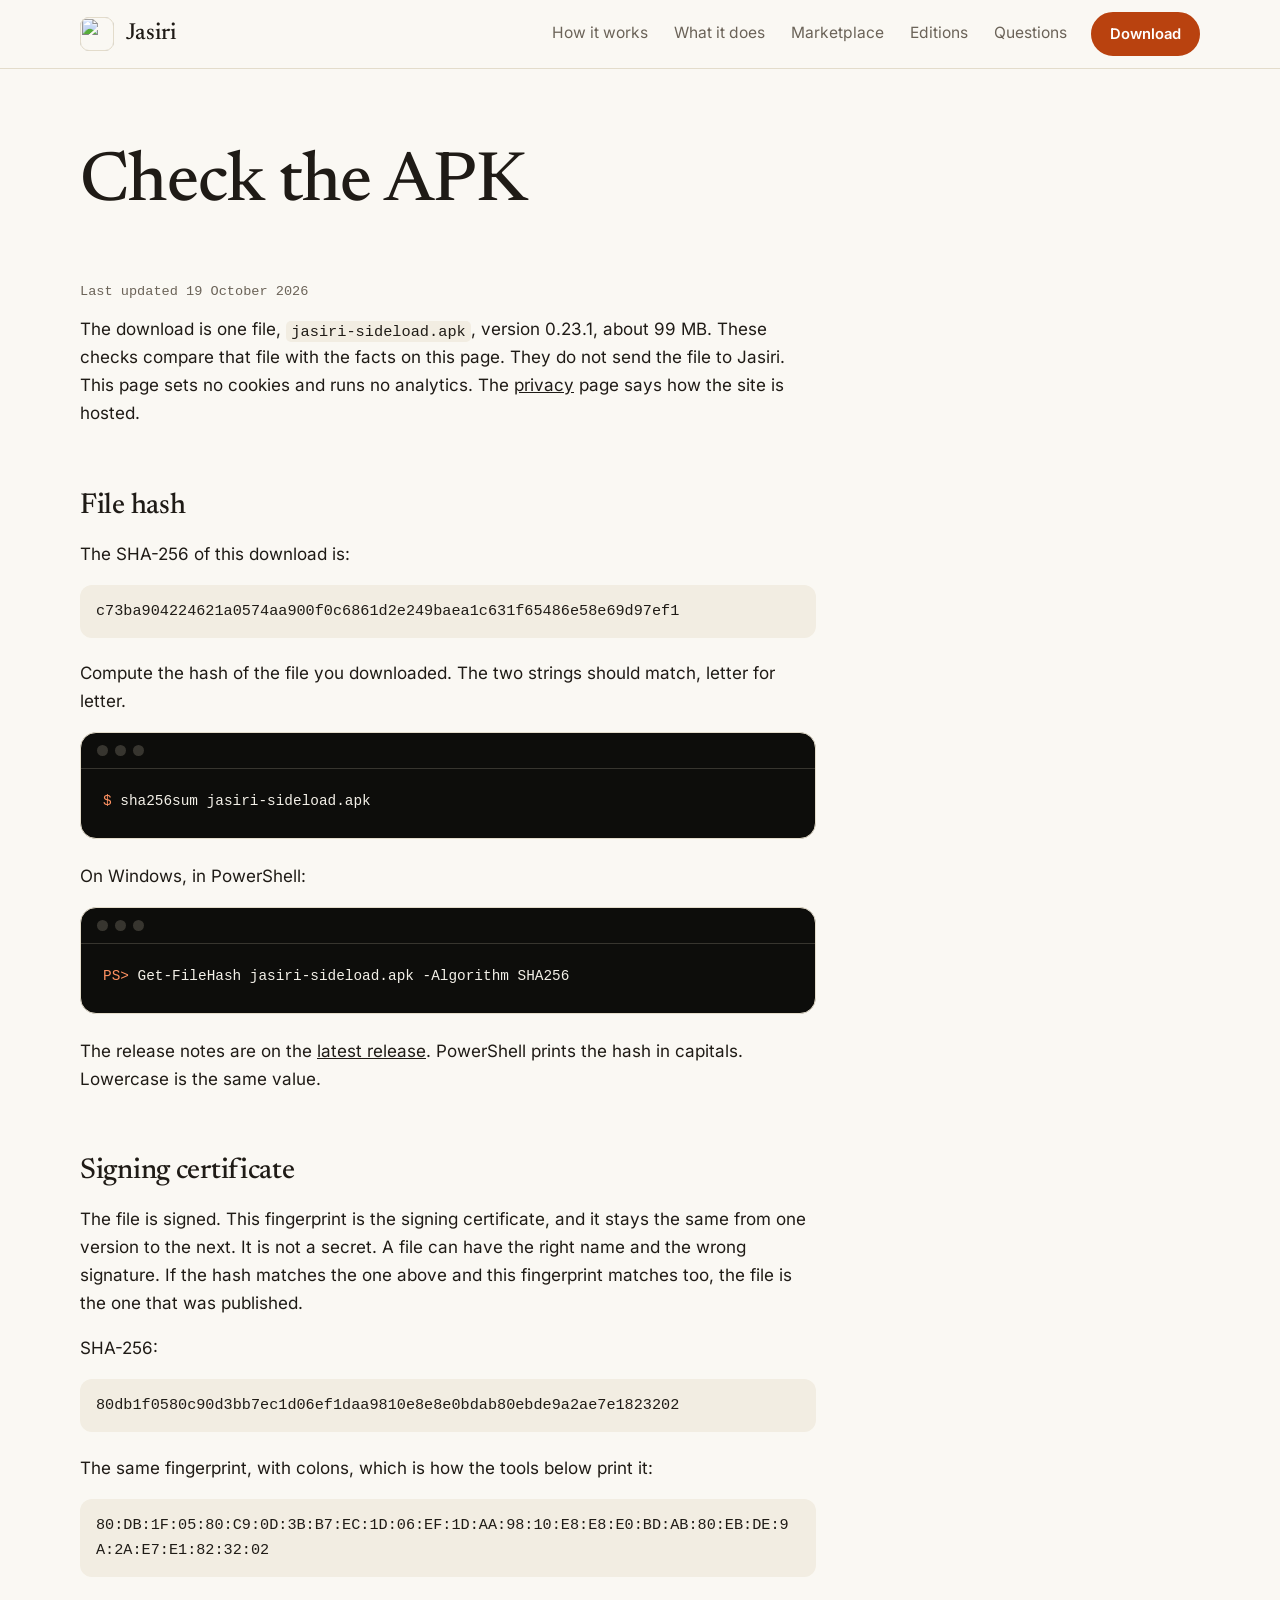
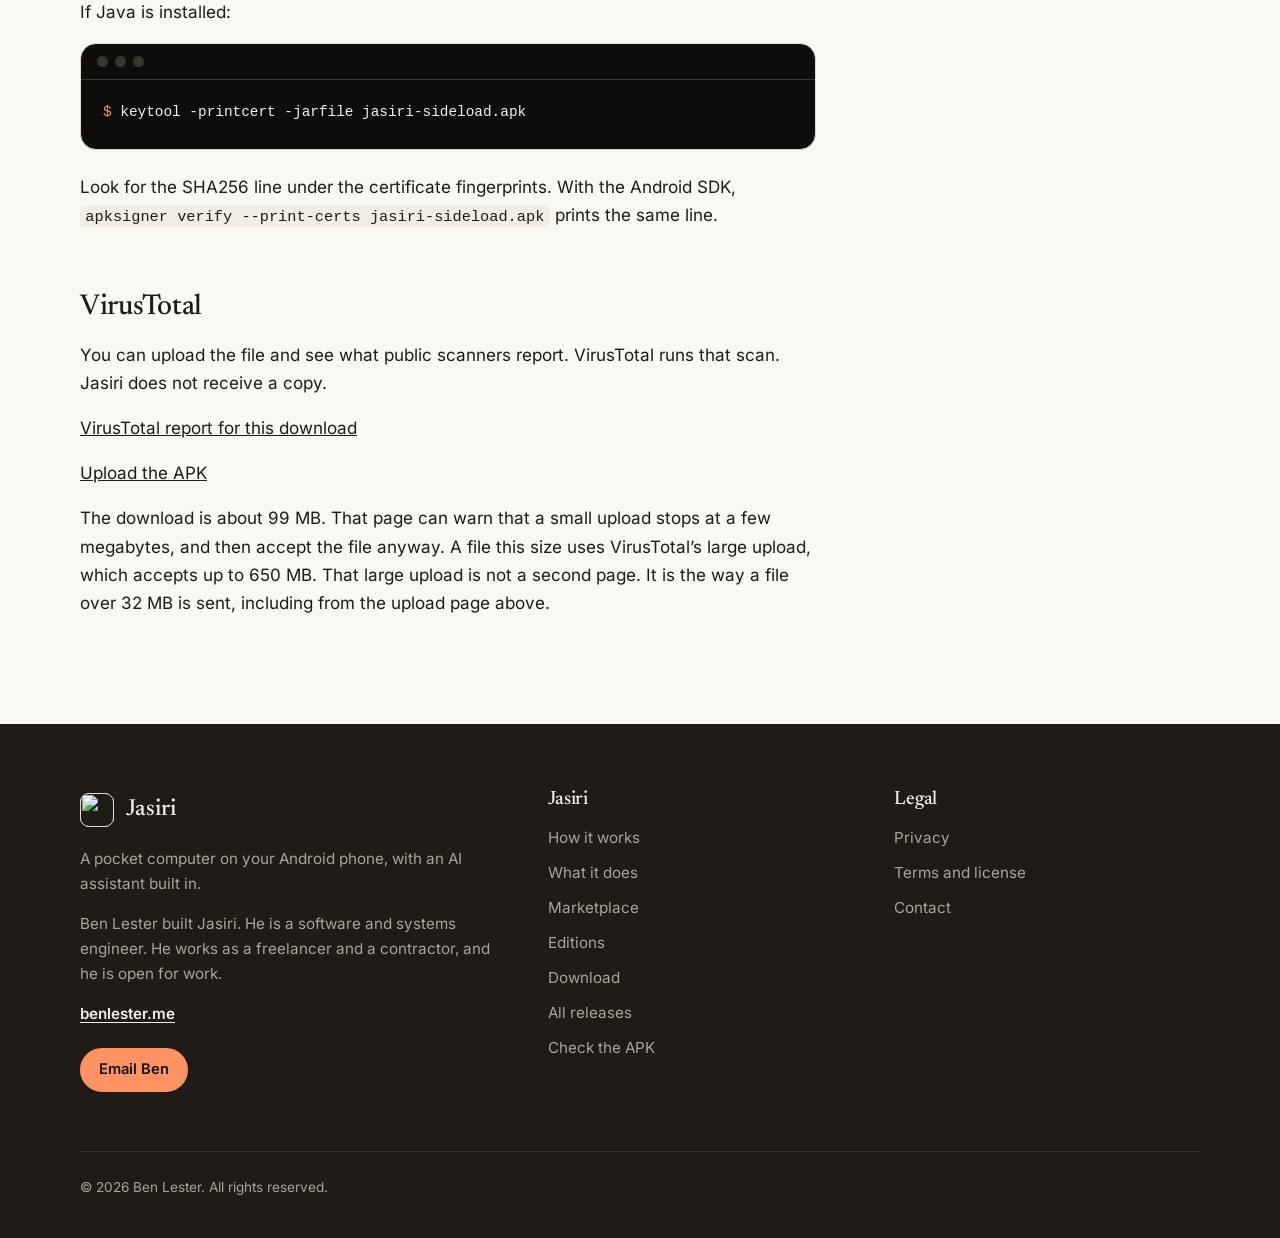
==== commit 974a3523: "Publish v0.23.1: version, size and SHA-256, and offer it as the latest build" ====
--- a/check/index.html
+++ b/check/index.html
@@ -48,11 +48,11 @@
   <div class="wrap"><div class="prose">
 
 <p class="meta">Last updated 19 October 2026</p>
-<p>The download is one file, <code>jasiri-sideload.apk</code>, version <span data-release="version">0.23.0</span>, <span data-release="mib">about 99 MB</span>. These checks compare that file with the facts on this page. They do not send the file to Jasiri. This page sets no cookies and runs no analytics. The <a href="/privacy/">privacy</a> page says how the site is hosted.</p>
+<p>The download is one file, <code>jasiri-sideload.apk</code>, version <span data-release="version">0.23.1</span>, <span data-release="mib">about 99 MB</span>. These checks compare that file with the facts on this page. They do not send the file to Jasiri. This page sets no cookies and runs no analytics. The <a href="/privacy/">privacy</a> page says how the site is hosted.</p>
 
 <h2>File hash</h2>
 <p>The SHA-256 of this download is:</p>
-<p class="fingerprint" data-release="sha256">97b5a4b304b078b6ac0dc06b4505789d3130895a447716aa440375934f98803a</p>
+<p class="fingerprint" data-release="sha256">c73ba904224621a0574aa900f0c6861d2e249baea1c631f65486e58e69d97ef1</p>
 <p>Compute the hash of the file you downloaded. The two strings should match, letter for letter.</p>
 
 <div class="term" aria-label="Hash the APK on Linux or macOS">
@@ -86,7 +86,7 @@
 
 <h2>VirusTotal</h2>
 <p>You can upload the file and see what public scanners report. VirusTotal runs that scan. Jasiri does not receive a copy.</p>
-<p><a data-release="virustotal" href="https://www.virustotal.com/gui/file/97b5a4b304b078b6ac0dc06b4505789d3130895a447716aa440375934f98803a" target="_blank" rel="noopener">VirusTotal report for this download</a></p>
+<p><a data-release="virustotal" href="https://www.virustotal.com/gui/file/c73ba904224621a0574aa900f0c6861d2e249baea1c631f65486e58e69d97ef1" target="_blank" rel="noopener">VirusTotal report for this download</a></p>
 <p><a href="https://www.virustotal.com/gui/home/upload" target="_blank" rel="noopener">Upload the APK</a></p>
 <p>The download is <span data-release="mib">about 99 MB</span>. That page can warn that a small upload stops at a few megabytes, and then accept the file anyway. A file this size uses VirusTotal&rsquo;s large upload, which accepts up to 650 MB. That large upload is not a second page. It is the way a file over 32 MB is sent, including from the upload page above.</p>
 
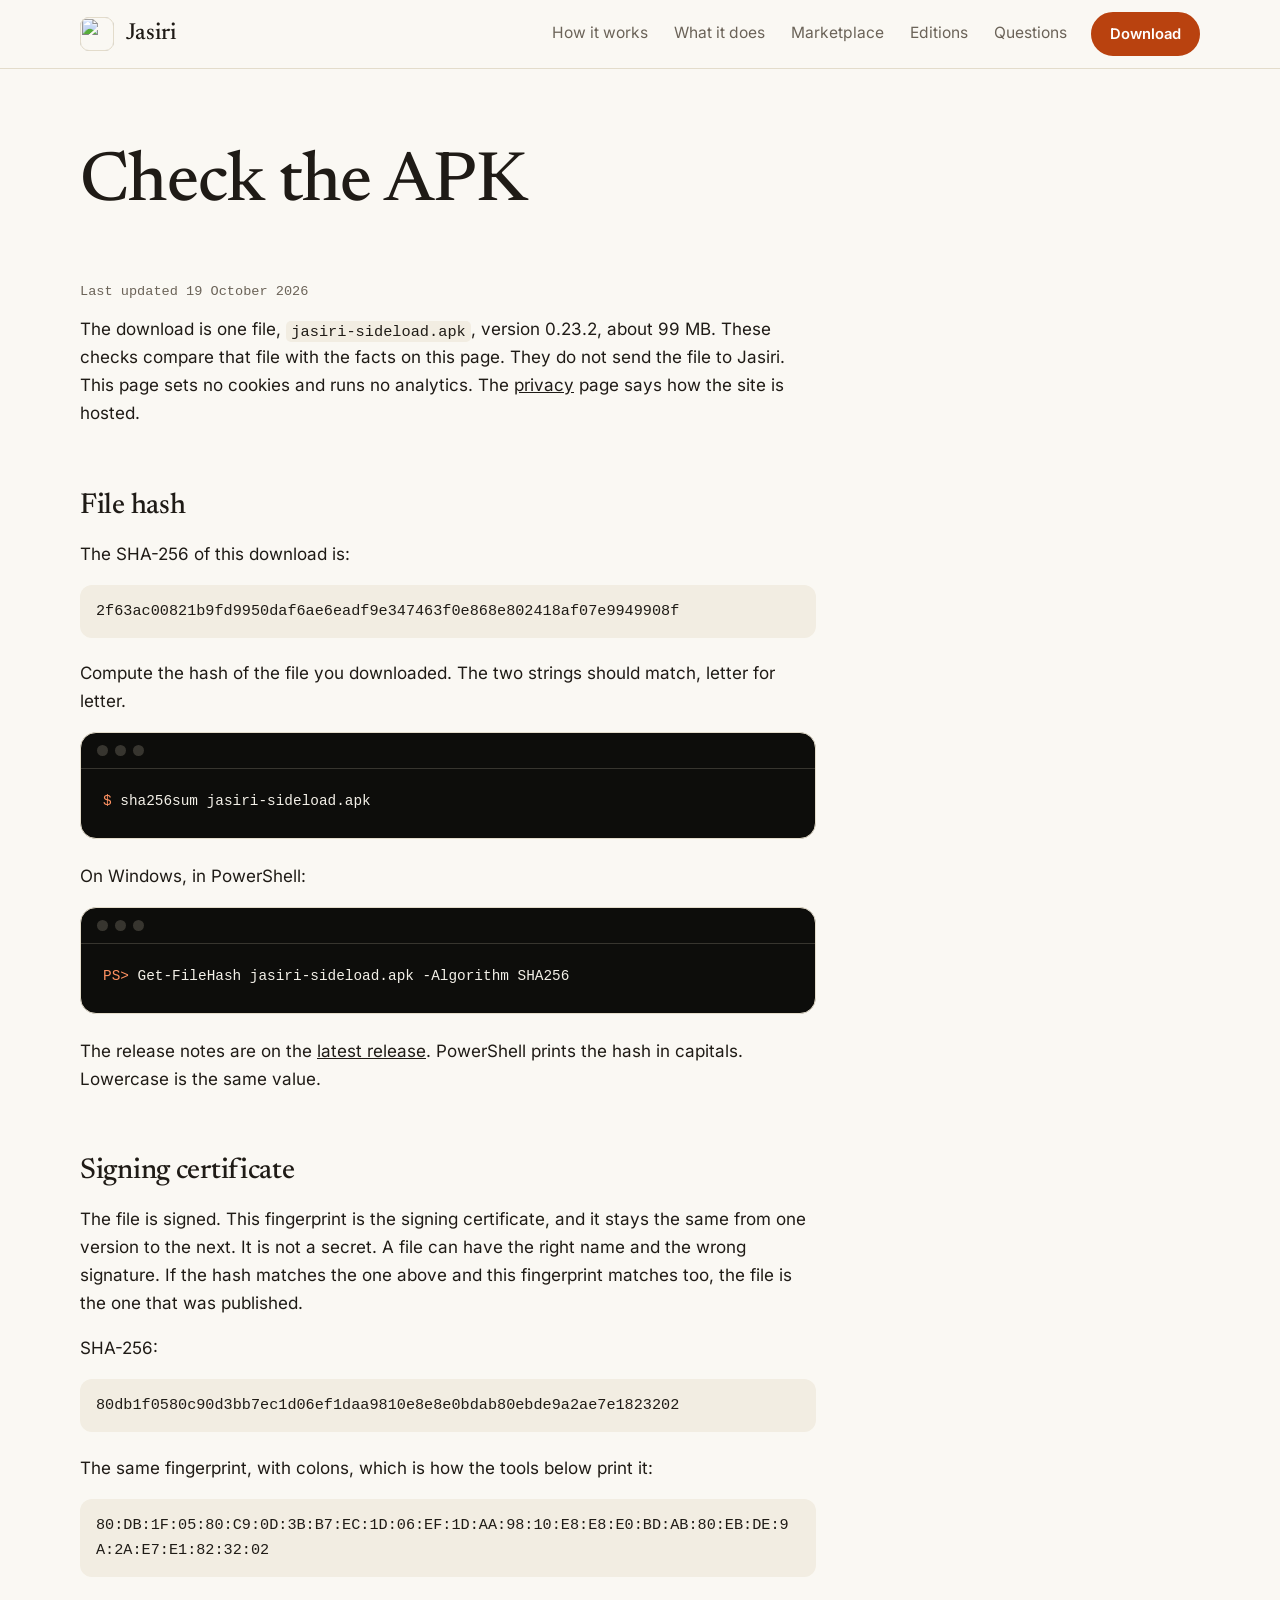
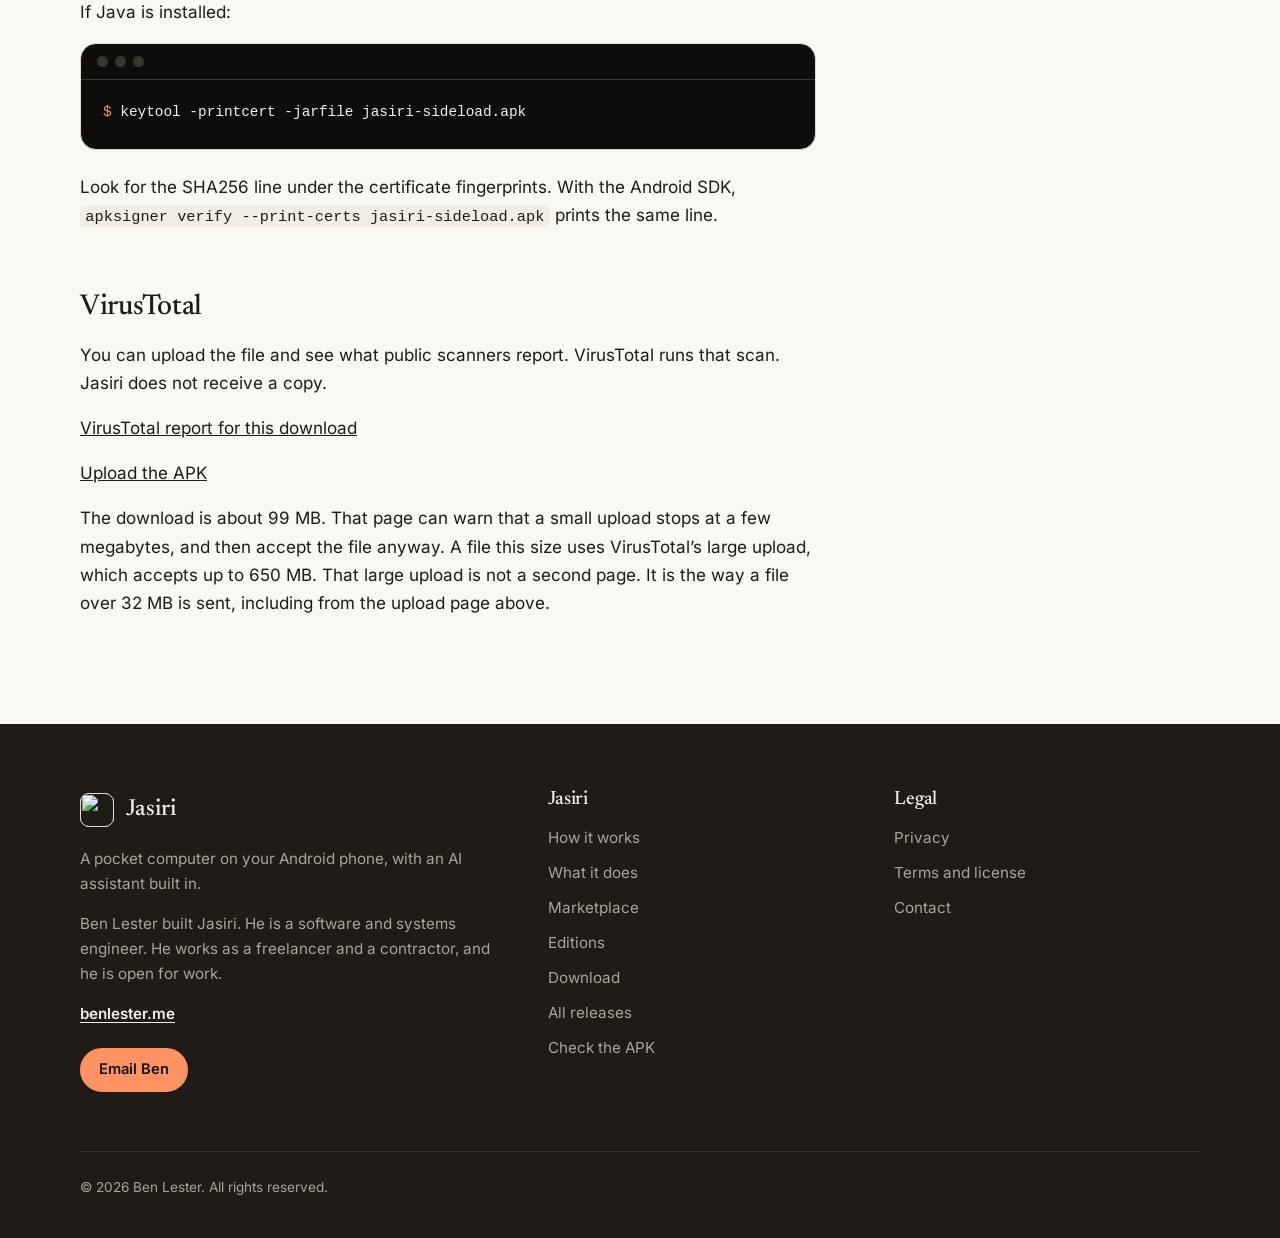
==== commit ab462c5c: "Publish v0.23.2: version, size and SHA-256, and offer it as the latest build" ====
--- a/check/index.html
+++ b/check/index.html
@@ -48,11 +48,11 @@
   <div class="wrap"><div class="prose">
 
 <p class="meta">Last updated 19 October 2026</p>
-<p>The download is one file, <code>jasiri-sideload.apk</code>, version <span data-release="version">0.23.1</span>, <span data-release="mib">about 99 MB</span>. These checks compare that file with the facts on this page. They do not send the file to Jasiri. This page sets no cookies and runs no analytics. The <a href="/privacy/">privacy</a> page says how the site is hosted.</p>
+<p>The download is one file, <code>jasiri-sideload.apk</code>, version <span data-release="version">0.23.2</span>, <span data-release="mib">about 99 MB</span>. These checks compare that file with the facts on this page. They do not send the file to Jasiri. This page sets no cookies and runs no analytics. The <a href="/privacy/">privacy</a> page says how the site is hosted.</p>
 
 <h2>File hash</h2>
 <p>The SHA-256 of this download is:</p>
-<p class="fingerprint" data-release="sha256">c73ba904224621a0574aa900f0c6861d2e249baea1c631f65486e58e69d97ef1</p>
+<p class="fingerprint" data-release="sha256">2f63ac00821b9fd9950daf6ae6eadf9e347463f0e868e802418af07e9949908f</p>
 <p>Compute the hash of the file you downloaded. The two strings should match, letter for letter.</p>
 
 <div class="term" aria-label="Hash the APK on Linux or macOS">
@@ -86,7 +86,7 @@
 
 <h2>VirusTotal</h2>
 <p>You can upload the file and see what public scanners report. VirusTotal runs that scan. Jasiri does not receive a copy.</p>
-<p><a data-release="virustotal" href="https://www.virustotal.com/gui/file/c73ba904224621a0574aa900f0c6861d2e249baea1c631f65486e58e69d97ef1" target="_blank" rel="noopener">VirusTotal report for this download</a></p>
+<p><a data-release="virustotal" href="https://www.virustotal.com/gui/file/2f63ac00821b9fd9950daf6ae6eadf9e347463f0e868e802418af07e9949908f" target="_blank" rel="noopener">VirusTotal report for this download</a></p>
 <p><a href="https://www.virustotal.com/gui/home/upload" target="_blank" rel="noopener">Upload the APK</a></p>
 <p>The download is <span data-release="mib">about 99 MB</span>. That page can warn that a small upload stops at a few megabytes, and then accept the file anyway. A file this size uses VirusTotal&rsquo;s large upload, which accepts up to 650 MB. That large upload is not a second page. It is the way a file over 32 MB is sent, including from the upload page above.</p>
 
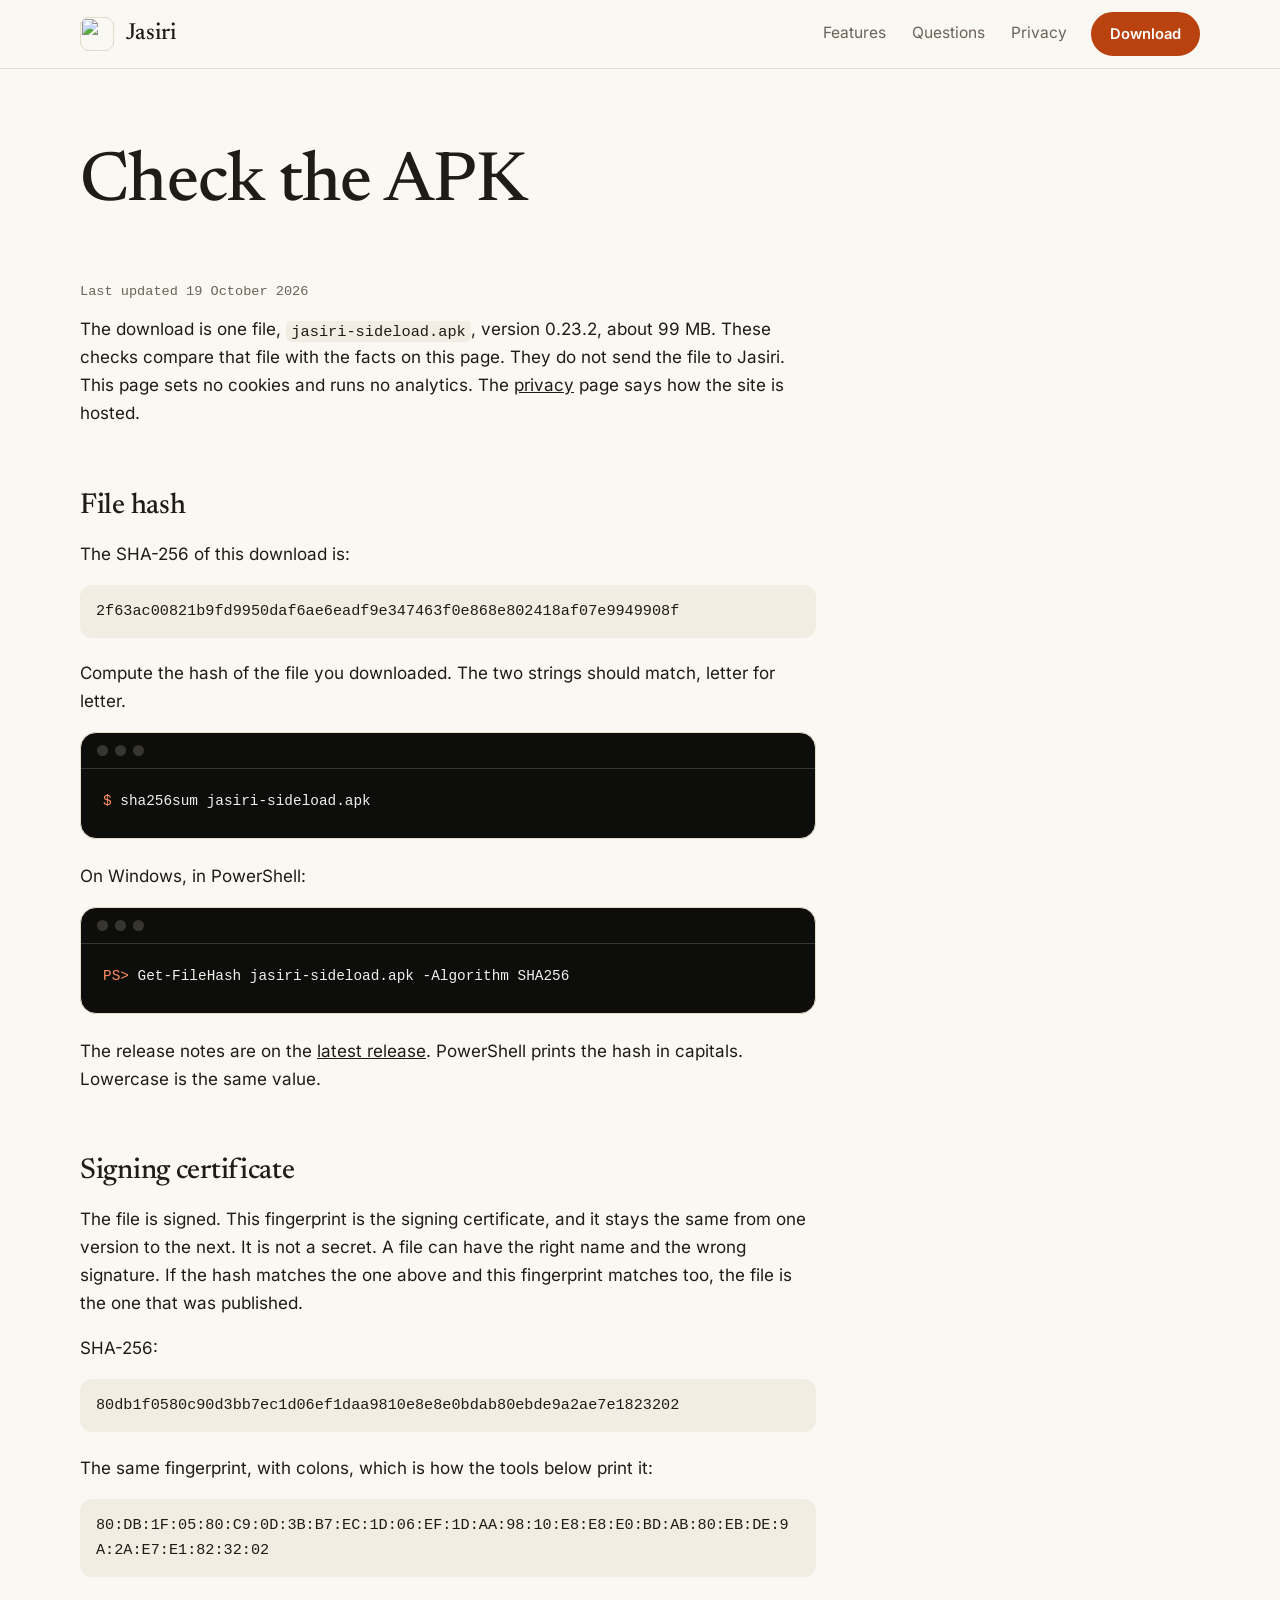
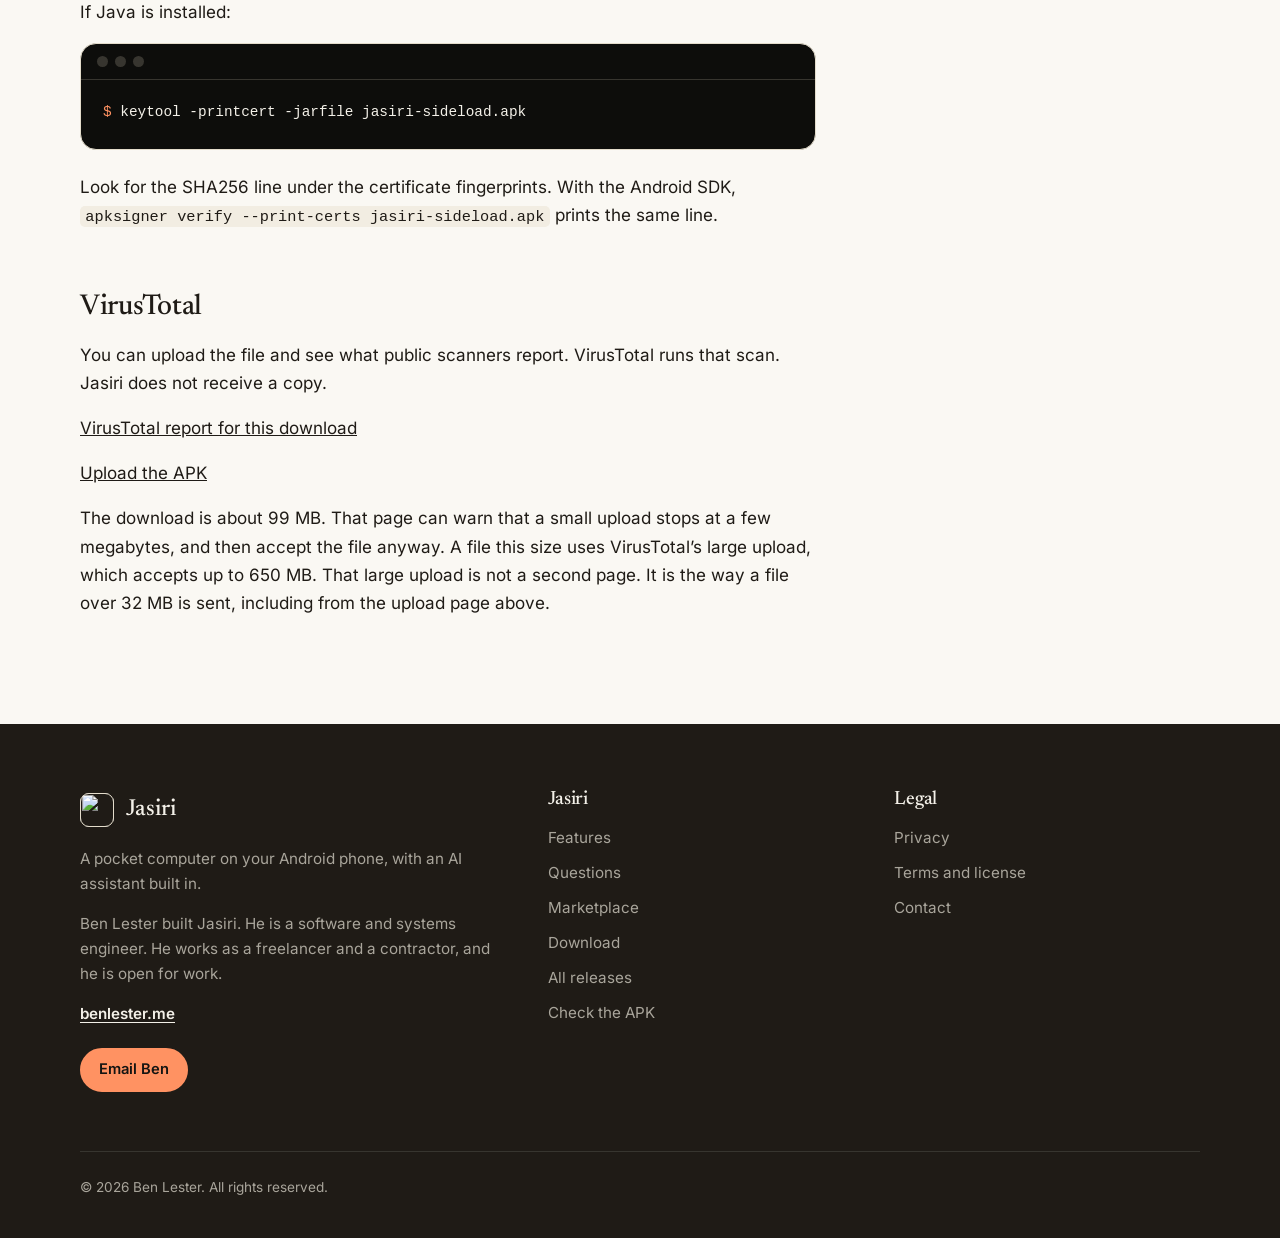
==== commit 65ecedb6: "Shorten the home page to what the app does and how to install it, move the detail to a Features page" ====
--- a/check/index.html
+++ b/check/index.html
@@ -34,11 +34,9 @@
     <a class="brand" href="/"><img src="/assets/icon.svg" alt="" width="34" height="34">Jasiri</a>
     <button class="menu" type="button" aria-expanded="false" aria-controls="site-nav">Menu</button>
     <nav id="site-nav" aria-label="Main">
-      <a href="/#how">How it works</a>
-      <a href="/#today">What it does</a>
-      <a href="/marketplace/">Marketplace</a>
-      <a href="/#editions">Editions</a>
+      <a href="/features/">Features</a>
       <a href="/#faq">Questions</a>
+      <a href="/privacy/">Privacy</a>
     </nav>
     <a class="btn small" href="https://jasiri-dl.benlester.me/jasiri-sideload.apk">Download</a>
   </div>
@@ -105,10 +103,9 @@
       <div>
         <h2>Jasiri</h2>
         <ul>
-          <li><a href="/#how">How it works</a></li>
-          <li><a href="/#today">What it does</a></li>
+          <li><a href="/features/">Features</a></li>
+          <li><a href="/#faq">Questions</a></li>
           <li><a href="/marketplace/">Marketplace</a></li>
-          <li><a href="/#editions">Editions</a></li>
           <li><a href="https://jasiri-dl.benlester.me/jasiri-sideload.apk">Download</a></li>
           <li><a href="https://github.com/lester-01/jasiri/releases">All releases</a></li>
           <li><a href="/check/">Check the APK</a></li>
--- a/assets/styles.css
+++ b/assets/styles.css
@@ -276,3 +276,19 @@
 .open-note{max-width:70ch;margin:28px 0 0;color:var(--fg)}
 .open-note strong{font-family:var(--display)}
 .gate .h3-sub{margin-top:1.2em}
+
+/* Features page head and the project video card (2026-11 redesign) */
+.feat-hero{padding:56px 0 24px}
+.feat-hero .wrap{grid-template-columns:1fr}
+.feat-hero h1{font-size:clamp(2.4rem,6vw,4rem)}
+.vcol{width:190px;display:flex;flex-direction:column;align-items:center}
+.vcol .shot{width:100%}
+.vcol .vbtn{margin-top:12px}
+@media (max-width:760px){.vcol{width:200px}}
+@media (max-width:760px){
+  .swipe{display:flex!important;gap:16px;overflow-x:auto;scroll-snap-type:x mandatory;padding:4px 20px 14px;margin:0 -20px;scrollbar-width:none}
+  .swipe::-webkit-scrollbar{display:none}
+  .swipe>*{flex:0 0 78%;scroll-snap-align:center}
+  .swipe:focus-visible{outline:2px solid var(--accent,#bf4a14);outline-offset:-2px}
+  .swipe .wcard.wide{grid-column:auto}
+}
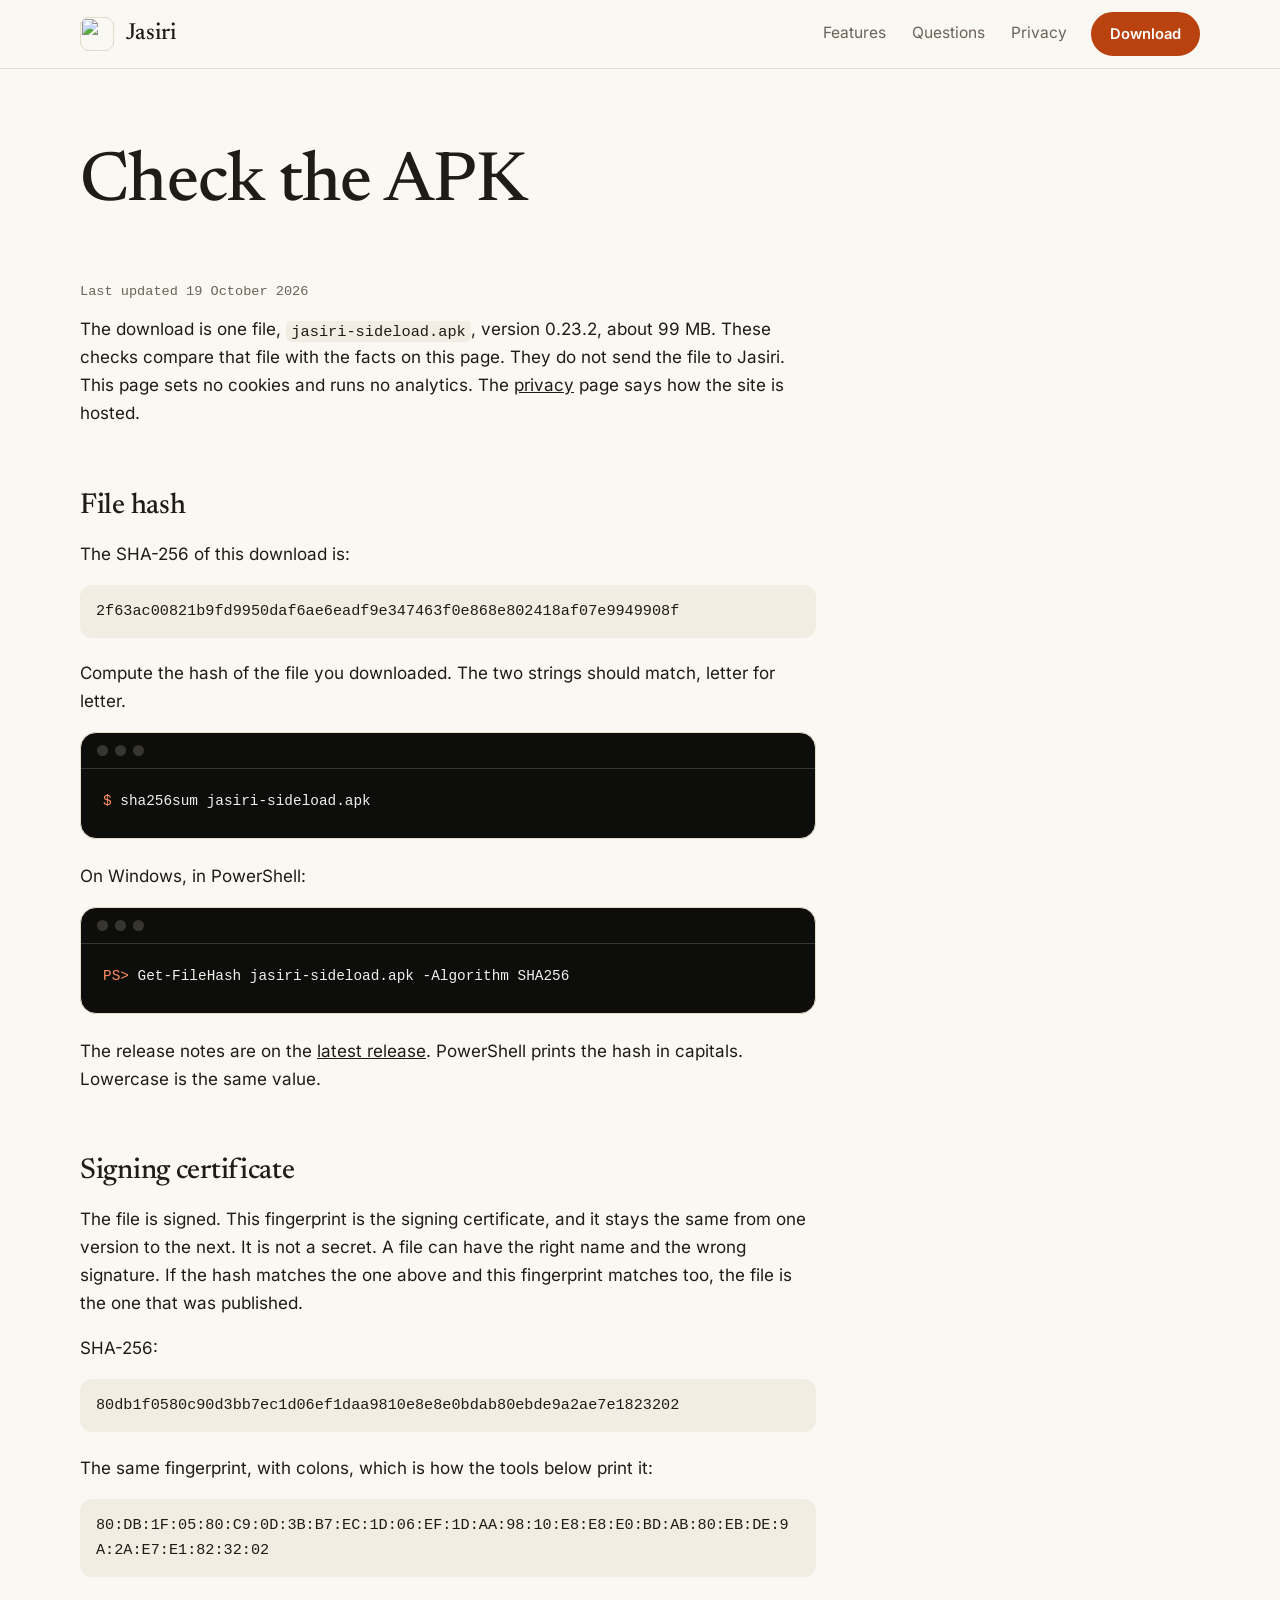
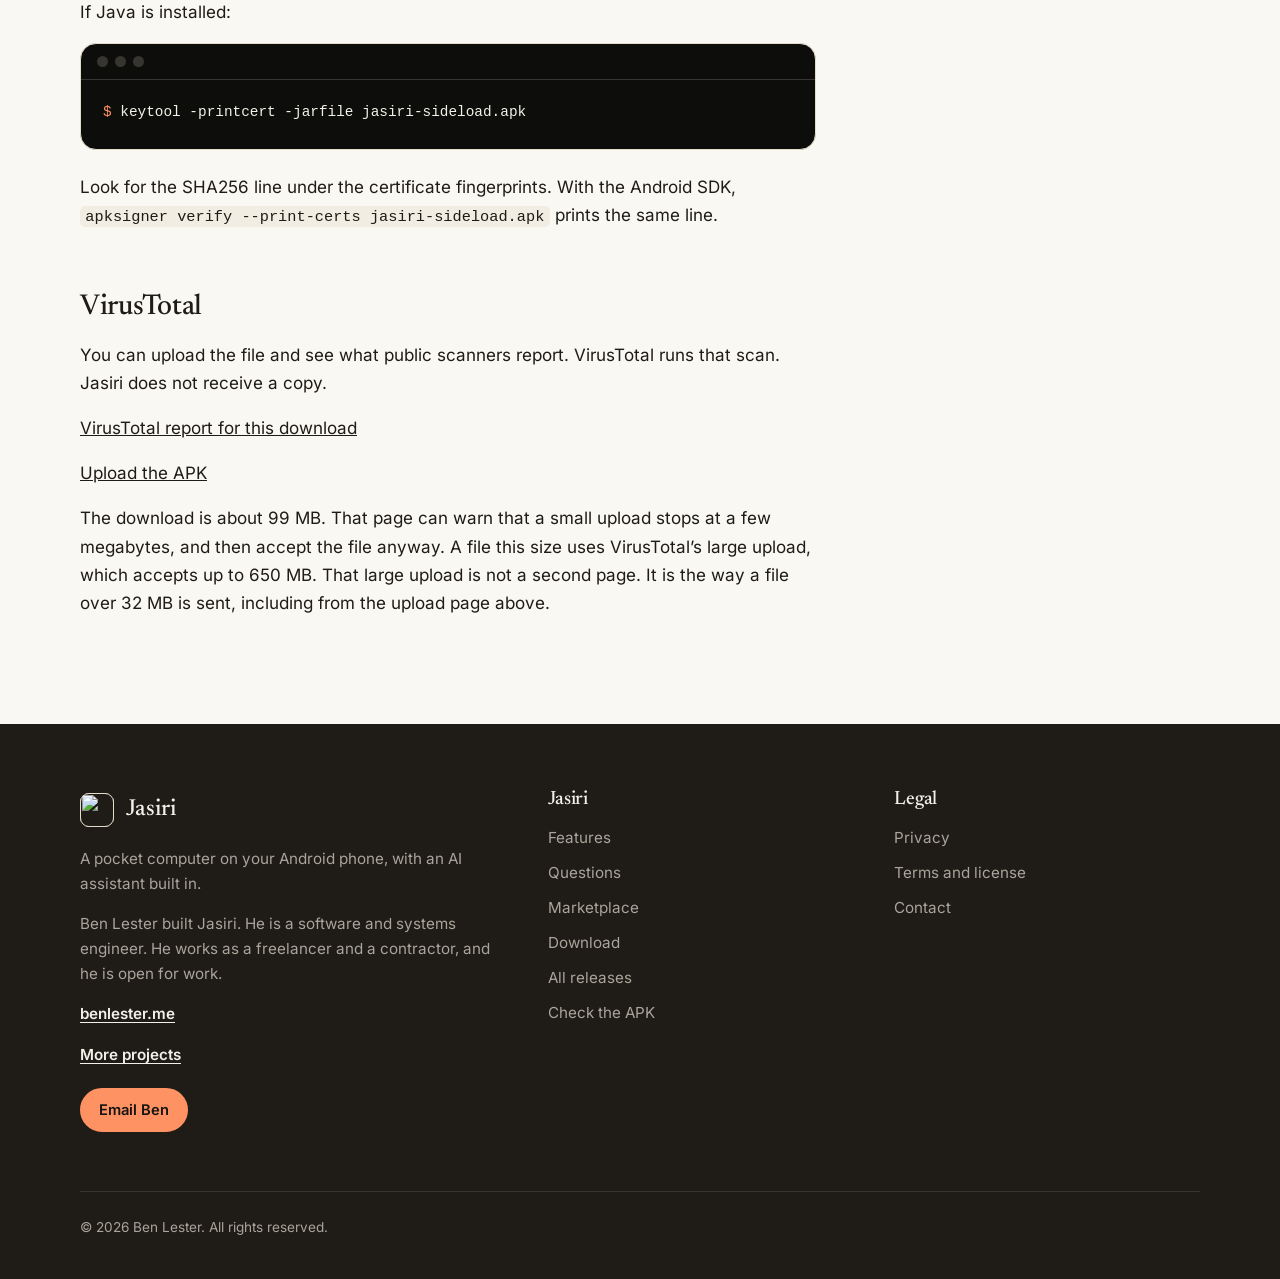
==== commit df98b361: "Link the projects hub from every footer and add profile links to the author data Co-Authored-By: Cla" ====
--- a/check/index.html
+++ b/check/index.html
@@ -98,6 +98,7 @@
         <p>A pocket computer on your Android phone, with an AI assistant built in.</p>
         <p>Ben Lester built Jasiri. He is a software and systems engineer. He works as a freelancer and a contractor, and he is open for work.</p>
         <p><a class="site" href="https://benlester.me">benlester.me</a></p>
+        <p><a class="site" href="https://projects.benlester.me">More projects</a></p>
         <p><a class="btn small" href="mailto:contact@benlester.me">Email Ben</a></p>
       </div>
       <div>
